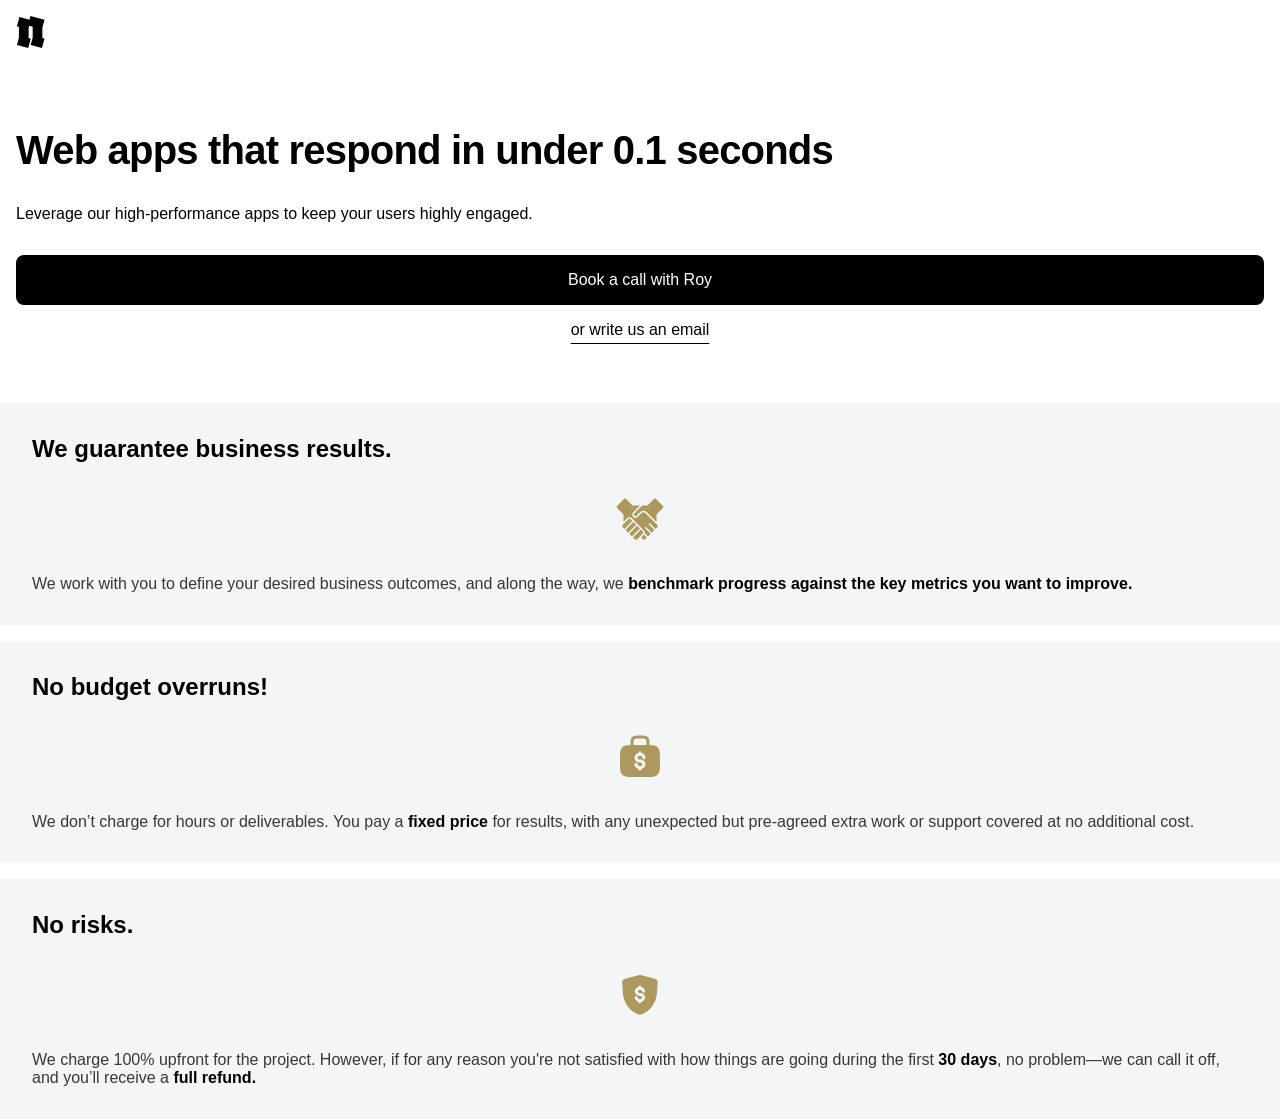
==== nopea.html @ 16e4d059 "first commit" ====
<!DOCTYPE html>
<html lang="en">

<head>
    <meta charset="UTF-8">
    <meta name="viewport" content="width=device-width, initial-scale=1.0">
    <title>Document</title>
    <style>
        *,
        *::before,
        *::after {
            box-sizing: border-box;
            margin: 0;
            padding: 0;
            margin-block-start: 0;
            margin-block-end: 0;
        }

        a {
            all: unset;
            cursor: pointer;
            white-space: nowrap;
        }

        ol,
        ul {
            list-style: none;
        }

        /* Generic widely applied styles */

        body {
            font-family: -apple-system, BlinkMacSystemFont, "Segoe UI", Roboto,
                "Helvetica Neue", Arial, "Noto Sans", sans-serif,
                "Apple Color Emoji", "Segoe UI Emoji", "Segoe UI Symbol", "Noto Color Emoji";

            font-size: 1rem;
        }

        h1,
        h2,
        h3,
        h4,
        h5 {
            font-size: 1rem;
            font-weight: normal;
            margin-block-end: 0em;
        }

        p,
        a {
            font-size: 1rem;
            margin-block-end: 0em;
        }

        button {
            font-size: 1rem;
            appearance: none;
            -webkit-appearance: none;
            border: none;
            background: none;
        }

        /* styles */

        .inline-padding {
            padding-inline: 1rem;
        }

        .nav {
            /* background-color: red; */
            width: 100%;
            height: 4rem;
            display: flex;
            padding-block: 1rem;
        }

        .nav__logo {
            /* background-color: purple; */
            /* color: red; */
            height: 100%;
        }

        .nav__logo svg {
            height: 100%;
        }

        .hero {
            display: flex;
            flex-direction: column;
        }

        .hero__heading {
            margin-top: 4rem;
            font-size: 2.5rem;
            font-weight: 550;
            letter-spacing: -0.05rem;
        }

        .hero_statement {
            font-size: 1rem;
            font-weight: normal;
            margin-top: 2rem;
        }

        .hero__action-calendar {
            margin-top: 2rem;
            color: white;
            background-color: black;
            padding: 1rem;
            border-radius: 0.5rem;
        }

        .hero__action-email {
            margin-top: 1rem;
            margin-inline: auto;
            text-decoration: underline;
            text-underline-offset: 0.5rem;
        }

        .value {
            display: flex;
            flex-direction: column;
            margin-top: 3rem;
        }

        .value__card {
            display: flex;
            flex-direction: column;
            margin-top: 1rem;
            background-color: #f4f5f6;
            padding: 2rem;
        }

        .card__title {
            font-size: 1.5rem;
            font-weight: 600;
        }

        .card__icon {
            display: flex;
            flex-direction: column;
            justify-content: center;
            height: 3rem;
            margin-block: 2rem;
            color: #ad985d;
        }

        .card__icon svg {
            height: 100%;
        }

        .card__text {
            color: #353739;
            font-weight: 500;
        }

        .card__text strong {
            color: black;
        }
    </style>
</head>

<body>
    <nav class="nav inline-padding">
        <div class="nav__logo">
            <svg viewBox="0 0 28 31" fill="none" xmlns="http://www.w3.org/2000/svg">
                <path
                    d="M11.842 31L0.93 28.024L2.852 20.832V10.54L0.93 10.044L3.348 0.991998L13.02 3.658L14.012 0L27.59 3.72L25.544 11.408V21.39L27.59 21.948L25.172 31L14.26 28.024L16.182 20.832V10.292L12.834 9.362L12.214 11.656V21.39L14.26 21.948L11.842 31Z"
                    fill="currentColor" />
            </svg>
        </div>
    </nav>
    <main class="hero inline-padding">
        <h1 class="hero__heading">
            Web apps that respond in under 0.1 seconds
        </h1>
        <h3 class="hero_statement">
            Leverage our high-performance apps to keep your users highly engaged.
        </h3>
        <button class="hero__action-calendar">
            Book a call with Roy
        </button>
        <button class="hero__action-email">
            or write us an email
        </button>
    </main>

    <section class="value ">
        <div class="value__card">
            <h2 class="card__title">We guarantee business results.</h2>
            <div class="card__icon">
                <svg viewBox="0 0 44 44" fill="none" xmlns="http://www.w3.org/2000/svg">
                    <path
                        d="M18.48 27.2992L11.2022 34.5771L8.73678 32.1117L16.0147 24.8338L18.48 27.2992ZM19.4522 28.2713L12.1743 35.5492L14.6397 38.0146L21.9175 30.7367L19.4522 28.2713ZM13.3485 22.1663C13.0887 21.9064 12.7435 21.7634 12.3764 21.7634C12.0093 21.7634 11.6642 21.9064 11.4043 22.1663L6.07066 27.4999C5.53303 28.0376 5.53303 28.9079 6.07066 29.4442L7.76466 31.1382L15.0425 23.8603L13.3485 22.1663ZM24.9879 34.3749C24.9879 34.0078 24.8449 33.6627 24.585 33.4028L22.891 31.7088L15.6132 38.9867L17.3058 40.6793C17.842 41.2169 18.7124 41.2169 19.25 40.6793L24.585 35.3471C24.8449 35.0872 24.9879 34.7421 24.9879 34.3749ZM43.0293 10.0278L36.7235 3.72207C36.1859 3.18444 35.3155 3.18444 34.7793 3.72207L28.8764 9.62494H25.6548C24.5603 9.62494 23.5112 10.0594 22.7384 10.8336L16.6692 16.9028C16.1329 17.4391 16.1329 18.3108 16.6692 18.8471L16.9057 19.0836C17.1655 19.3434 17.5107 19.4864 17.8778 19.4864C18.2449 19.4864 18.59 19.3434 18.8499 19.0836L22.2379 15.6956C23.8494 14.0841 26.4605 14.0841 28.072 15.6956L35.7514 23.3749L37.1264 24.7499V17.8749L43.0293 11.9721C43.5655 11.4358 43.5655 10.5641 43.0293 10.0278ZM27.0999 16.6677C26.026 15.5924 24.2839 15.5924 23.21 16.6663L19.822 20.0557C19.2844 20.5933 18.5818 20.8614 17.8778 20.8614C17.1738 20.8614 16.4698 20.5933 15.9335 20.0557L15.697 19.8192C14.6232 18.7453 14.6232 17.0046 15.697 15.9307L22.0014 9.62494H15.1264L9.22353 3.72207C8.68591 3.18444 7.81553 3.18444 7.27928 3.72207L0.973531 10.0278C0.435906 10.5654 0.435906 11.4358 0.973531 11.9721L6.87641 17.8749V24.7499L10.4322 21.1942C10.9684 20.6579 11.6724 20.3884 12.3764 20.3884C13.0804 20.3884 13.7844 20.6566 14.3207 21.1942L25.5572 32.4307C26.2405 33.1141 26.4853 34.0683 26.2983 34.9497L29.3632 38.0146L31.8285 35.5492L26.8139 30.5346C26.5458 30.2664 26.5458 29.8306 26.8139 29.5624C27.082 29.2943 27.5179 29.2943 27.786 29.5624L32.7993 34.5757L35.2647 32.1103L30.2514 27.0971C29.9833 26.8289 29.9833 26.3931 30.2514 26.1249C30.5195 25.8568 30.9554 25.8568 31.2235 26.1249L36.2368 31.1382L37.9253 29.4497C38.4615 28.9134 38.4629 28.0431 37.9253 27.5054L27.0999 16.6677ZM22.99 38.8863L24.7679 40.6642C25.3055 41.2018 26.1759 41.2018 26.7122 40.6642L28.3072 39.0678L25.5558 36.3192L22.99 38.8863Z"
                        fill="currentColor" />
                </svg>
            </div>
            <p class="card__text">
                We work with you to define your desired business outcomes, and along the way, we <strong>benchmark
                    progress against the key metrics you want to improve.</strong>
            </p>
        </div>
        <div class="value__card">
            <h2 class="card__title">No budget overruns!</h2>
            <div class="card__icon">
                <svg viewBox="0 0 40 40" fill="none" xmlns="http://www.w3.org/2000/svg">
                    <path fill-rule="evenodd" clip-rule="evenodd"
                        d="M20.0854 2.0835H19.912C18.4145 2.08345 17.1659 2.08341 16.1746 2.21668C15.1282 2.35736 14.1836 2.66681 13.4245 3.42593C12.6653 4.18505 12.3559 5.12971 12.2152 6.17603C12.1197 6.88665 12.0926 8.58595 12.085 10.0429C8.7146 10.153 6.69096 10.5465 5.28465 11.9528C3.33203 13.9054 3.33203 17.0482 3.33203 23.3335C3.33203 29.6188 3.33203 32.7617 5.28465 34.7142C7.23726 36.6668 10.38 36.6668 16.6653 36.6668H23.332C29.6174 36.6668 32.7602 36.6668 34.7127 34.7142C36.6654 32.7617 36.6654 29.6188 36.6654 23.3335C36.6654 17.0482 36.6654 13.9054 34.7127 11.9528C33.3064 10.5465 31.2829 10.153 27.9124 10.0429C27.9047 8.58595 27.8777 6.88665 27.7822 6.17603C27.6415 5.12971 27.332 4.18505 26.5729 3.42593C25.8139 2.66681 24.8692 2.35736 23.8229 2.21668C22.8315 2.08341 21.5829 2.08345 20.0854 2.0835ZM25.4119 10.0033C25.4044 8.59221 25.3804 7.07361 25.3045 6.50916C25.201 5.74005 25.0224 5.4109 24.8052 5.1937C24.588 4.9765 24.2589 4.7978 23.4897 4.6944C22.6847 4.58616 21.6054 4.5835 19.9987 4.5835C18.392 4.5835 17.3127 4.58616 16.5077 4.6944C15.7386 4.7978 15.4094 4.9765 15.1922 5.1937C14.975 5.4109 14.7963 5.74005 14.6929 6.50916C14.617 7.07361 14.593 8.59221 14.5855 10.0033C15.2379 10.0002 15.9301 10.0002 16.6654 10.0002H23.332C24.0674 10.0002 24.7595 10.0002 25.4119 10.0033ZM19.9987 15.4168C20.689 15.4168 21.2487 15.9765 21.2487 16.6668V16.6838C23.0634 17.141 24.582 18.5718 24.582 20.5557C24.582 21.246 24.0224 21.8057 23.332 21.8057C22.6417 21.8057 22.082 21.246 22.082 20.5557C22.082 19.9157 21.3724 19.028 19.9987 19.028C18.625 19.028 17.9154 19.9157 17.9154 20.5557C17.9154 21.1958 18.625 22.0835 19.9987 22.0835C22.3069 22.0835 24.582 23.6832 24.582 26.1113C24.582 28.0952 23.0634 29.526 21.2487 29.9832V30.0002C21.2487 30.6905 20.689 31.2502 19.9987 31.2502C19.3084 31.2502 18.7487 30.6905 18.7487 30.0002V29.9832C16.934 29.526 15.4154 28.0952 15.4154 26.1113C15.4154 25.421 15.975 24.8613 16.6654 24.8613C17.3557 24.8613 17.9154 25.421 17.9154 26.1113C17.9154 26.7513 18.625 27.639 19.9987 27.639C21.3724 27.639 22.082 26.7513 22.082 26.1113C22.082 25.4712 21.3724 24.5835 19.9987 24.5835C17.6905 24.5835 15.4154 22.984 15.4154 20.5557C15.4154 18.5718 16.934 17.141 18.7487 16.6838V16.6668C18.7487 15.9765 19.3084 15.4168 19.9987 15.4168Z"
                        fill="currentColor" />
                </svg>
            </div>
            <p class="card__text">
                We don’t charge for hours or deliverables. You pay a <strong>fixed price</strong> for results, with
                any unexpected but pre-agreed extra work or support covered at no additional cost.
            </p>
        </div>
        <div class="value__card">
            <h2 class="card__title">No risks.</h2>
            <div class="card__icon">
                <svg viewBox="0 0 46 46" fill="none" xmlns="http://www.w3.org/2000/svg">
                    <path
                        d="M23.0019 3.83322C23.1539 3.80562 23.31 3.80556 23.4619 3.83322L37.2236 7.34103C38.0723 7.58996 38.8091 8.12477 39.3086 8.85471C39.8081 9.58479 40.0394 10.4655 39.9638 11.3469L39.1591 21.9074C38.8368 26.0967 37.3731 30.1183 34.9267 33.5344C32.4804 36.9505 29.1445 39.6311 25.2822 41.2854L23.5957 42.0139C23.3831 42.1024 23.155 42.1477 22.9248 42.1477C22.6945 42.1477 22.4664 42.1024 22.2539 42.0139L20.5674 41.2854C16.705 39.6311 13.3692 36.9505 10.9228 33.5344C8.47653 30.1183 7.0128 26.0967 6.6904 21.9074L5.88571 11.3469C5.81813 10.4451 6.07194 9.54865 6.60153 8.81564C7.13115 8.08265 7.90286 7.56006 8.78024 7.34103L22.6181 3.83322C22.7452 3.81405 22.8749 3.81404 23.0019 3.83322ZM22.9267 14.0002C22.1848 14.0004 21.5831 14.602 21.583 15.344V15.3625C19.6324 15.8541 18 17.3921 18 19.5246C18 22.135 20.4456 23.8546 22.9267 23.8547C24.4034 23.8547 25.167 24.8091 25.167 25.4973C25.1668 26.1853 24.4032 27.1389 22.9267 27.1389C21.4504 27.1388 20.6877 26.1852 20.6875 25.4973C20.6875 24.7552 20.0858 24.1535 19.3437 24.1535C18.6016 24.1535 18 24.7552 18 25.4973C18.0001 27.6297 19.6324 29.1679 21.583 29.6594V29.6779C21.5832 30.4198 22.1849 31.0215 22.9267 31.0217C23.6687 31.0217 24.2702 30.4199 24.2705 29.6779V29.6594C26.2212 29.168 27.8543 27.6298 27.8545 25.4973C27.8545 22.887 25.408 21.1672 22.9267 21.1672C21.4502 21.1671 20.6875 20.2128 20.6875 19.5246C20.6875 18.8367 21.4503 17.8822 22.9267 17.882C24.4034 17.882 25.1669 18.8366 25.167 19.5246C25.167 20.2667 25.7686 20.8684 26.5107 20.8684C27.2527 20.8682 27.8545 20.2666 27.8545 19.5246C27.8544 17.392 26.2212 15.854 24.2705 15.3625V15.344C24.2704 14.6019 23.6688 14.0002 22.9267 14.0002Z"
                        fill="currentColor" />
                </svg>
            </div>
            <p class="card__text">
                We charge 100% upfront for the project. However, if for any reason you're not satisfied with how things
                are going during the first <strong>30 days</strong>, no problem—we can call it off, and you’ll
                receive a <strong>full refund.</strong>
            </p>
        </div>
    </section>
</body>

</html>
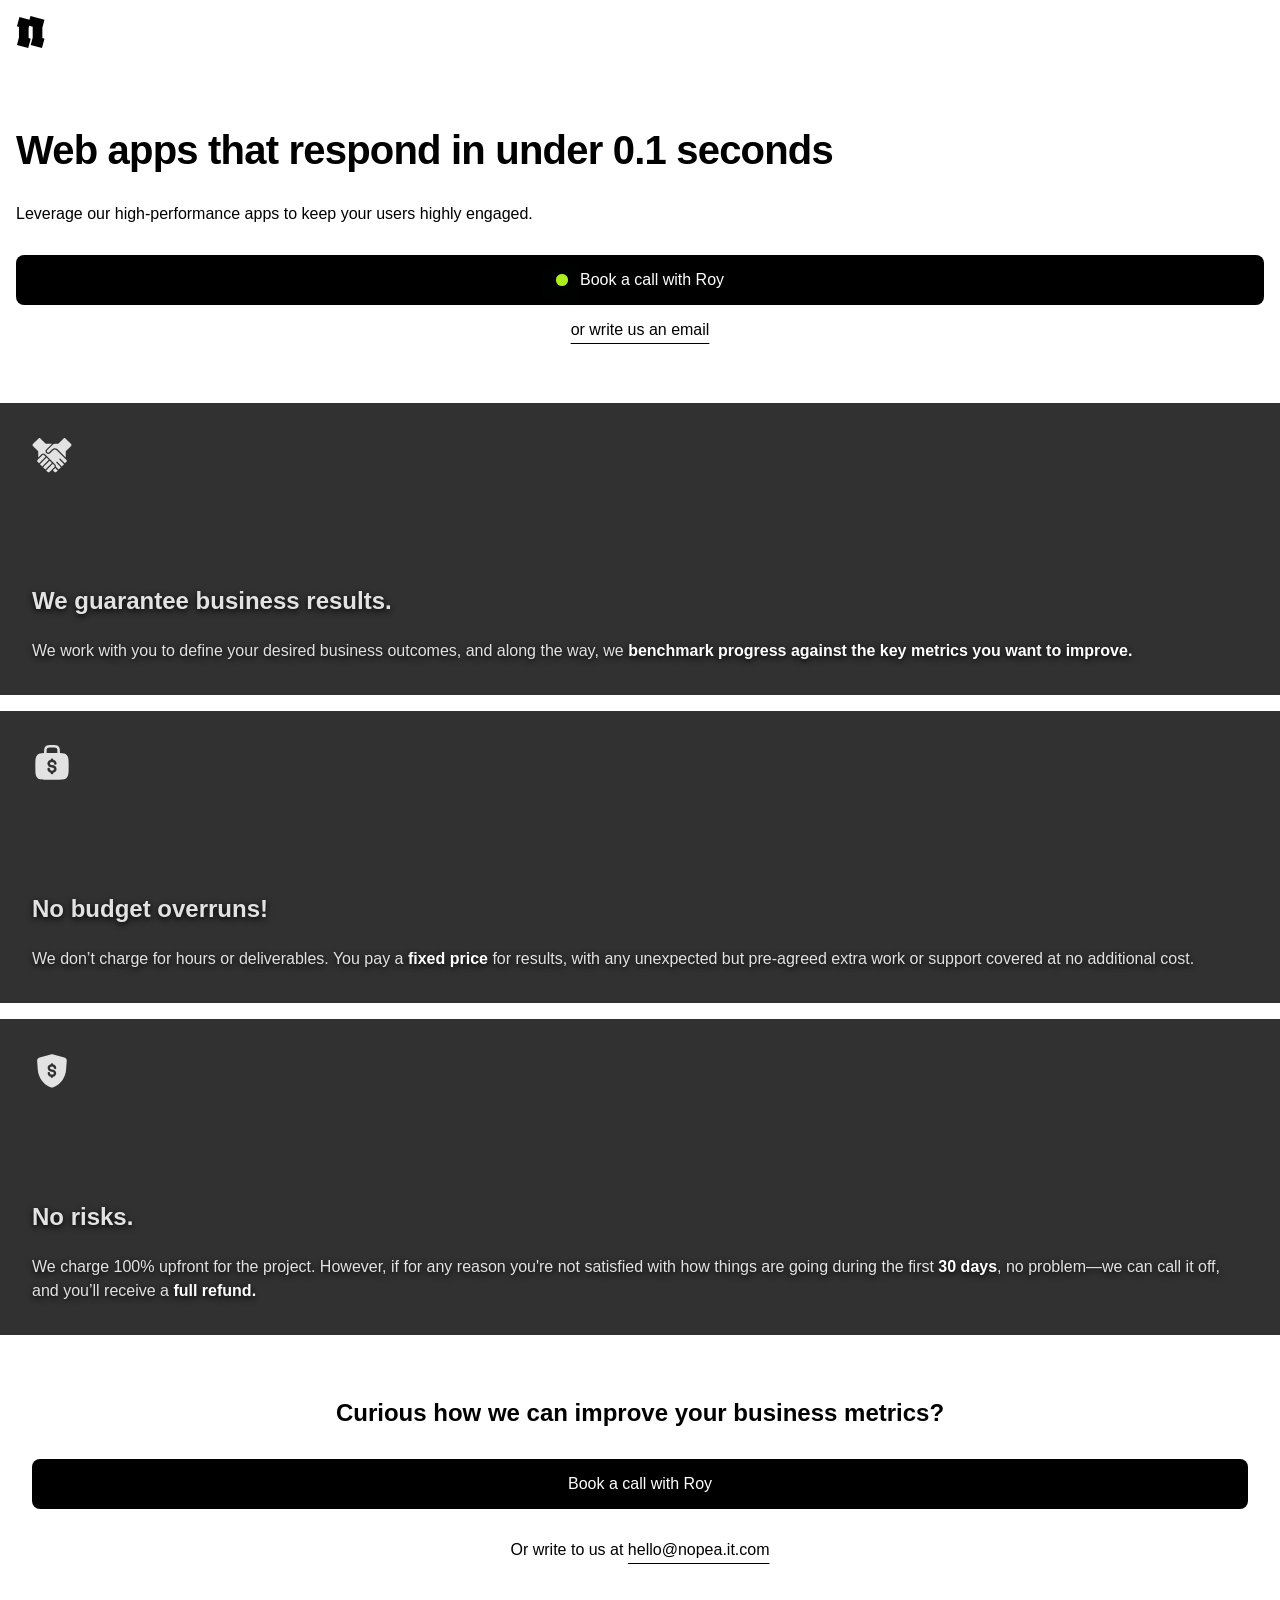
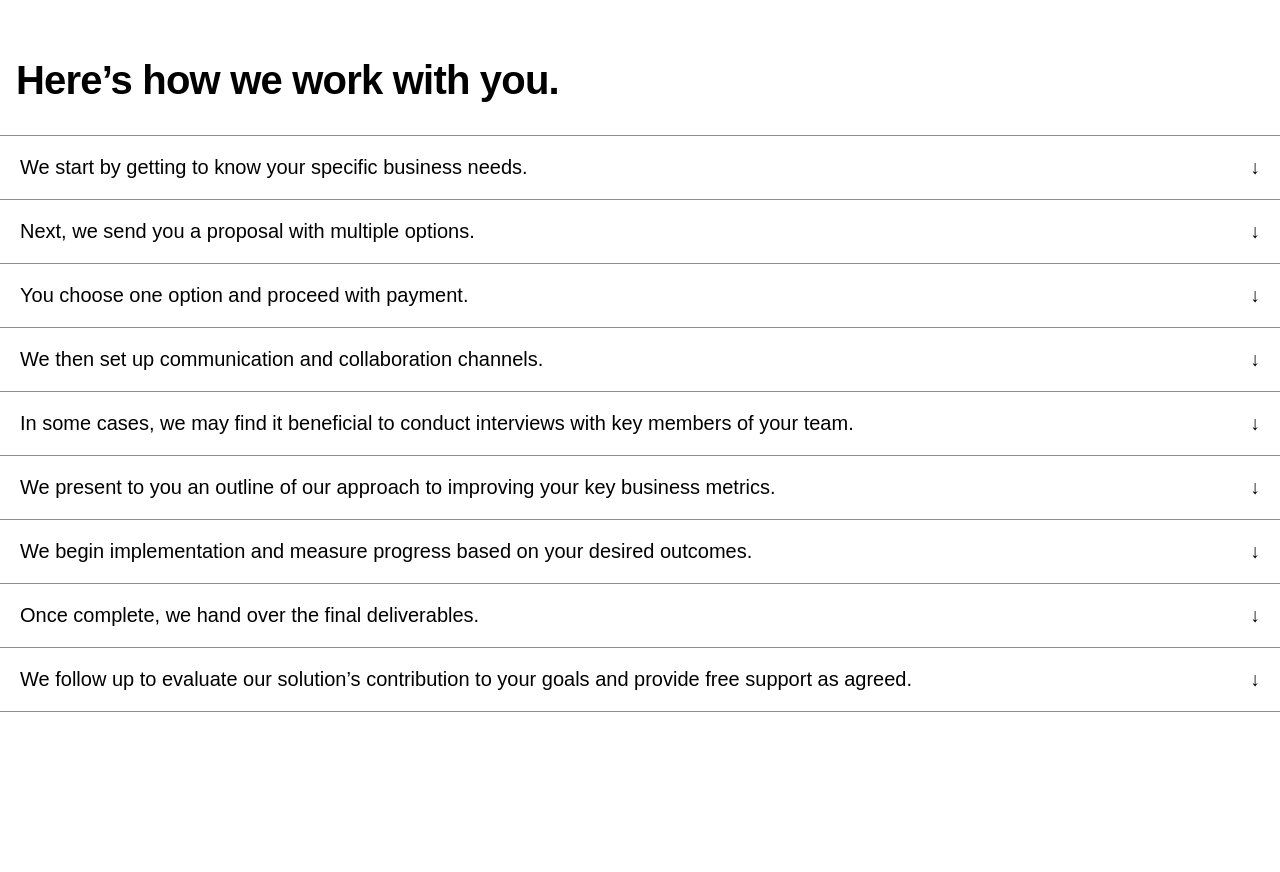
==== commit 9eafe24e: "more work" ====
--- a/nopea.html
+++ b/nopea.html
@@ -33,8 +33,8 @@
             font-family: -apple-system, BlinkMacSystemFont, "Segoe UI", Roboto,
                 "Helvetica Neue", Arial, "Noto Sans", sans-serif,
                 "Apple Color Emoji", "Segoe UI Emoji", "Segoe UI Symbol", "Noto Color Emoji";
-
             font-size: 1rem;
+            margin-bottom: 10rem;
         }
 
         h1,
@@ -59,12 +59,75 @@
             -webkit-appearance: none;
             border: none;
             background: none;
+            cursor: pointer;
+        }
+
+        p {
+            line-height: 1.5rem;
+        }
+
+        /* pulse */
+        .pulse {
+            margin-right: 0.75rem;
+            width: 12px;
+            height: 12px;
+            border-radius: 50%;
+            background: #aeee1e;
+            position: relative;
+            box-shadow: 0 0 0 0 rgba(0, 0, 0, 0.12);
+            filter: drop-shadow(0 4px 12px rgba(46, 204, 113, 0.10));
+        }
+
+        .pulse::after,
+        .pulse::before {
+            content: "";
+            position: absolute;
+            left: 50%;
+            top: 50%;
+            transform: translate(-50%, -50%) scale(1);
+            width: 100%;
+            height: 100%;
+            border-radius: 50%;
+            background: #aeee1e;
+            opacity: 0.45;
+            pointer-events: none;
+        }
+
+        .pulse::after {
+            animation: pulse 2.5s ease-out infinite;
+        }
+
+        .pulse::before {
+            animation: pulse 2.5s ease-out infinite;
+            animation-delay: calc(2.5s / 2);
+            opacity: 0.35;
+        }
+
+        @keyframes pulse {
+            0% {
+                transform: translate(-50%, -50%) scale(1);
+                opacity: 0.45;
+            }
+
+            70% {
+                transform: translate(-50%, -50%) scale(4);
+                opacity: 0;
+            }
+
+            100% {
+                transform: translate(-50%, -50%) scale(4);
+                opacity: 0;
+            }
         }
 
         /* styles */
 
-        .inline-padding {
+        .padding-inline {
             padding-inline: 1rem;
+        }
+
+        .margin-inline {
+            margin-inline: auto;
         }
 
         .nav {
@@ -88,10 +151,10 @@
         .hero {
             display: flex;
             flex-direction: column;
+            margin-top: 4rem;
         }
 
         .hero__heading {
-            margin-top: 4rem;
             font-size: 2.5rem;
             font-weight: 550;
             letter-spacing: -0.05rem;
@@ -103,15 +166,19 @@
             margin-top: 2rem;
         }
 
-        .hero__action-calendar {
+        .btn {
             margin-top: 2rem;
             color: white;
             background-color: black;
             padding: 1rem;
             border-radius: 0.5rem;
-        }
-
-        .hero__action-email {
+            display: flex;
+            flex-direction: row;
+            align-items: center;
+            justify-content: center;
+        }
+
+        .link__btn {
             margin-top: 1rem;
             margin-inline: auto;
             text-decoration: underline;
@@ -125,6 +192,7 @@
         }
 
         .value__card {
+            position: relative;
             display: flex;
             flex-direction: column;
             margin-top: 1rem;
@@ -132,6 +200,29 @@
             padding: 2rem;
         }
 
+        .card__overlay {
+            background-image: url('https://images.pexels.com/photos/789822/pexels-photo-789822.jpeg');
+            background-size: cover;
+            background-position: center;
+        }
+
+        .card__overlay::before {
+            content: "";
+            position: absolute;
+            top: 0;
+            left: 0;
+            right: 0;
+            bottom: 0;
+            background-color: rgba(0, 0, 0, 0.8);
+            pointer-events: none;
+            /* so it doesn't block clicks */
+        }
+
+        .card__title-container {
+            display: flex;
+            margin-top: 7rem;
+        }
+
         .card__title {
             font-size: 1.5rem;
             font-weight: 600;
@@ -139,11 +230,8 @@
 
         .card__icon {
             display: flex;
-            flex-direction: column;
-            justify-content: center;
-            height: 3rem;
-            margin-block: 2rem;
-            color: #ad985d;
+            height: 2.5rem;
+            margin-right: 0.5rem;
         }
 
         .card__icon svg {
@@ -151,18 +239,100 @@
         }
 
         .card__text {
+            margin-top: 1.5rem;
+        }
+
+        .card__text strong {
+            color: white;
+        }
+
+        .card__title,
+        .card__icon,
+        .card__text {
+            position: relative;
+            color: #e2e2e2;
+            z-index: 1;
+            text-shadow: 0 2px 6px rgba(0, 0, 0, 1);
+        }
+
+        .curious {
+            display: flex;
+            flex-direction: column;
+            margin-top: 2rem;
+            padding: 2rem;
+        }
+
+        .curious__title {
+            font-size: 1.5rem;
+            font-weight: 600;
+            text-align: center;
+        }
+
+        .curious__text {
+            margin-top: 1rem;
+            text-align: center;
+        }
+
+        .method {
+            margin-top: 4rem;
+        }
+
+        .method__title {
+            font-size: 2.5rem;
+            font-weight: 550;
+            letter-spacing: -0.05rem;
+        }
+
+        .step {
+            padding: 20px;
+            border-bottom: 1px solid #8f8f8f;
+        }
+
+        .step--first {
+            border-top: 1px solid #8f8f8f;
+            margin-top: 2rem;
+        }
+
+        .step__header {
+            display: flex;
+            justify-content: space-between;
+            align-items: center;
+            cursor: pointer;
+        }
+
+        .step__header h3 {
+            margin: 0;
+            font-size: 1.25rem;
+            max-width: 85%;
+        }
+
+        .arrow {
+            font-size: 1.2rem;
+            transition: transform 0.3s ease;
+        }
+
+        .arrow.rotate {
+            transform: rotate(180deg);
+        }
+
+        .step__text {
+            max-height: 0;
+            overflow: hidden;
+            transition: max-height 0.3s ease, opacity 0.3s ease, margin-top 0.3s ease;
+            opacity: 0;
             color: #353739;
-            font-weight: 500;
-        }
-
-        .card__text strong {
-            color: black;
+        }
+
+        .step__text.show {
+            max-height: 300px;
+            margin-top: 2rem;
+            opacity: 1;
         }
     </style>
 </head>
 
 <body>
-    <nav class="nav inline-padding">
+    <nav class="nav padding-inline">
         <div class="nav__logo">
             <svg viewBox="0 0 28 31" fill="none" xmlns="http://www.w3.org/2000/svg">
                 <path
@@ -171,24 +341,24 @@
             </svg>
         </div>
     </nav>
-    <main class="hero inline-padding">
+    <main class="hero padding-inline">
         <h1 class="hero__heading">
             Web apps that respond in under 0.1 seconds
         </h1>
         <h3 class="hero_statement">
             Leverage our high-performance apps to keep your users highly engaged.
         </h3>
-        <button class="hero__action-calendar">
+        <button class="btn">
+            <div class="pulse" role="img" aria-label="Active status"></div>
             Book a call with Roy
         </button>
-        <button class="hero__action-email">
+        <button class="link__btn">
             or write us an email
         </button>
     </main>
 
-    <section class="value ">
-        <div class="value__card">
-            <h2 class="card__title">We guarantee business results.</h2>
+    <section class="value">
+        <div class="value__card card__overlay">
             <div class="card__icon">
                 <svg viewBox="0 0 44 44" fill="none" xmlns="http://www.w3.org/2000/svg">
                     <path
@@ -196,13 +366,15 @@
                         fill="currentColor" />
                 </svg>
             </div>
+            <div class="card__title-container">
+                <h2 class="card__title">We guarantee business results.</h2>
+            </div>
             <p class="card__text">
                 We work with you to define your desired business outcomes, and along the way, we <strong>benchmark
                     progress against the key metrics you want to improve.</strong>
             </p>
         </div>
-        <div class="value__card">
-            <h2 class="card__title">No budget overruns!</h2>
+        <div class="value__card card__overlay">
             <div class="card__icon">
                 <svg viewBox="0 0 40 40" fill="none" xmlns="http://www.w3.org/2000/svg">
                     <path fill-rule="evenodd" clip-rule="evenodd"
@@ -210,13 +382,15 @@
                         fill="currentColor" />
                 </svg>
             </div>
+            <div class="card__title-container">
+                <h2 class="card__title">No budget overruns!</h2>
+            </div>
             <p class="card__text">
                 We don’t charge for hours or deliverables. You pay a <strong>fixed price</strong> for results, with
                 any unexpected but pre-agreed extra work or support covered at no additional cost.
             </p>
         </div>
-        <div class="value__card">
-            <h2 class="card__title">No risks.</h2>
+        <div class="value__card card__overlay">
             <div class="card__icon">
                 <svg viewBox="0 0 46 46" fill="none" xmlns="http://www.w3.org/2000/svg">
                     <path
@@ -224,6 +398,9 @@
                         fill="currentColor" />
                 </svg>
             </div>
+            <div class="card__title-container">
+                <h2 class="card__title">No risks.</h2>
+            </div>
             <p class="card__text">
                 We charge 100% upfront for the project. However, if for any reason you're not satisfied with how things
                 are going during the first <strong>30 days</strong>, no problem—we can call it off, and you’ll
@@ -231,6 +408,113 @@
             </p>
         </div>
     </section>
+
+    <section class="curious">
+        <h2 class="curious__title">
+            Curious how we can improve your business metrics?
+        </h2>
+        <button class="btn">
+            Book a call with Roy
+        </button>
+        <p class="curious__text">Or write to us at <button class="link__btn">hello@nopea.it.com</button> </p>
+    </section>
+
+    <section class="method">
+        <h2 class="method__title padding-inline">Here’s how we work with you.</h2>
+        <div class="step step--first">
+            <div class="step__header">
+                <h3>We start by getting to know your specific business needs.</h3>
+                <span class="arrow">↓</span>
+            </div>
+            <p class="step__text">
+                We’ll have an initial discussion to understand your goals, challenges, and desired outcomes.
+            </p>
+        </div>
+        <div class="step">
+            <div class="step__header">
+                <h3>Next, we send you a proposal with multiple options.</h3>
+                <span class="arrow">↓</span>
+            </div>
+            <p class="step__text">
+                We’ll have an initial discussion to understand your goals, challenges, and desired outcomes.
+            </p>
+        </div>
+        <div class="step">
+            <div class="step__header">
+                <h3>You choose one option and proceed with payment.</h3>
+                <span class="arrow">↓</span>
+            </div>
+            <p class="step__text">
+                We’ll have an initial discussion to understand your goals, challenges, and desired outcomes.
+            </p>
+        </div>
+        <div class="step">
+            <div class="step__header">
+                <h3>We then set up communication and collaboration channels.</h3>
+                <span class="arrow">↓</span>
+            </div>
+            <p class="step__text">
+                We’ll have an initial discussion to understand your goals, challenges, and desired outcomes.
+            </p>
+        </div>
+        <div class="step">
+            <div class="step__header">
+                <h3>In some cases, we may find it beneficial to conduct interviews with key members of your team.</h3>
+                <span class="arrow">↓</span>
+            </div>
+            <p class="step__text">
+                We’ll have an initial discussion to understand your goals, challenges, and desired outcomes.
+            </p>
+        </div>
+        <div class="step">
+            <div class="step__header">
+                <h3>We present to you an outline of our approach to improving your key business metrics.</h3>
+                <span class="arrow">↓</span>
+            </div>
+            <p class="step__text">
+                We’ll have an initial discussion to understand your goals, challenges, and desired outcomes.
+            </p>
+        </div>
+        <div class="step">
+            <div class="step__header">
+                <h3>We begin implementation and measure progress based on your desired outcomes.</h3>
+                <span class="arrow">↓</span>
+            </div>
+            <p class="step__text">
+                We’ll have an initial discussion to understand your goals, challenges, and desired outcomes.
+            </p>
+        </div>
+        <div class="step">
+            <div class="step__header">
+                <h3>Once complete, we hand over the final deliverables.</h3>
+                <span class="arrow">↓</span>
+            </div>
+            <p class="step__text">
+                We’ll have an initial discussion to understand your goals, challenges, and desired outcomes.
+            </p>
+        </div>
+        <div class="step">
+            <div class="step__header">
+                <h3>We follow up to evaluate our solution’s contribution to your goals and provide free support as
+                    agreed.</h3>
+                <span class="arrow">↓</span>
+            </div>
+            <p class="step__text">
+                We’ll have an initial discussion to understand your goals, challenges, and desired outcomes.
+            </p>
+        </div>
+    </section>
+
+    <script>
+        document.querySelectorAll('.step__header').forEach(header => {
+            header.addEventListener('click', () => {
+                const content = header.nextElementSibling;
+                const arrow = header.querySelector('.arrow');
+                content.classList.toggle('show');
+                arrow.classList.toggle('rotate');
+            });
+        });
+    </script>
 </body>
 
 </html>
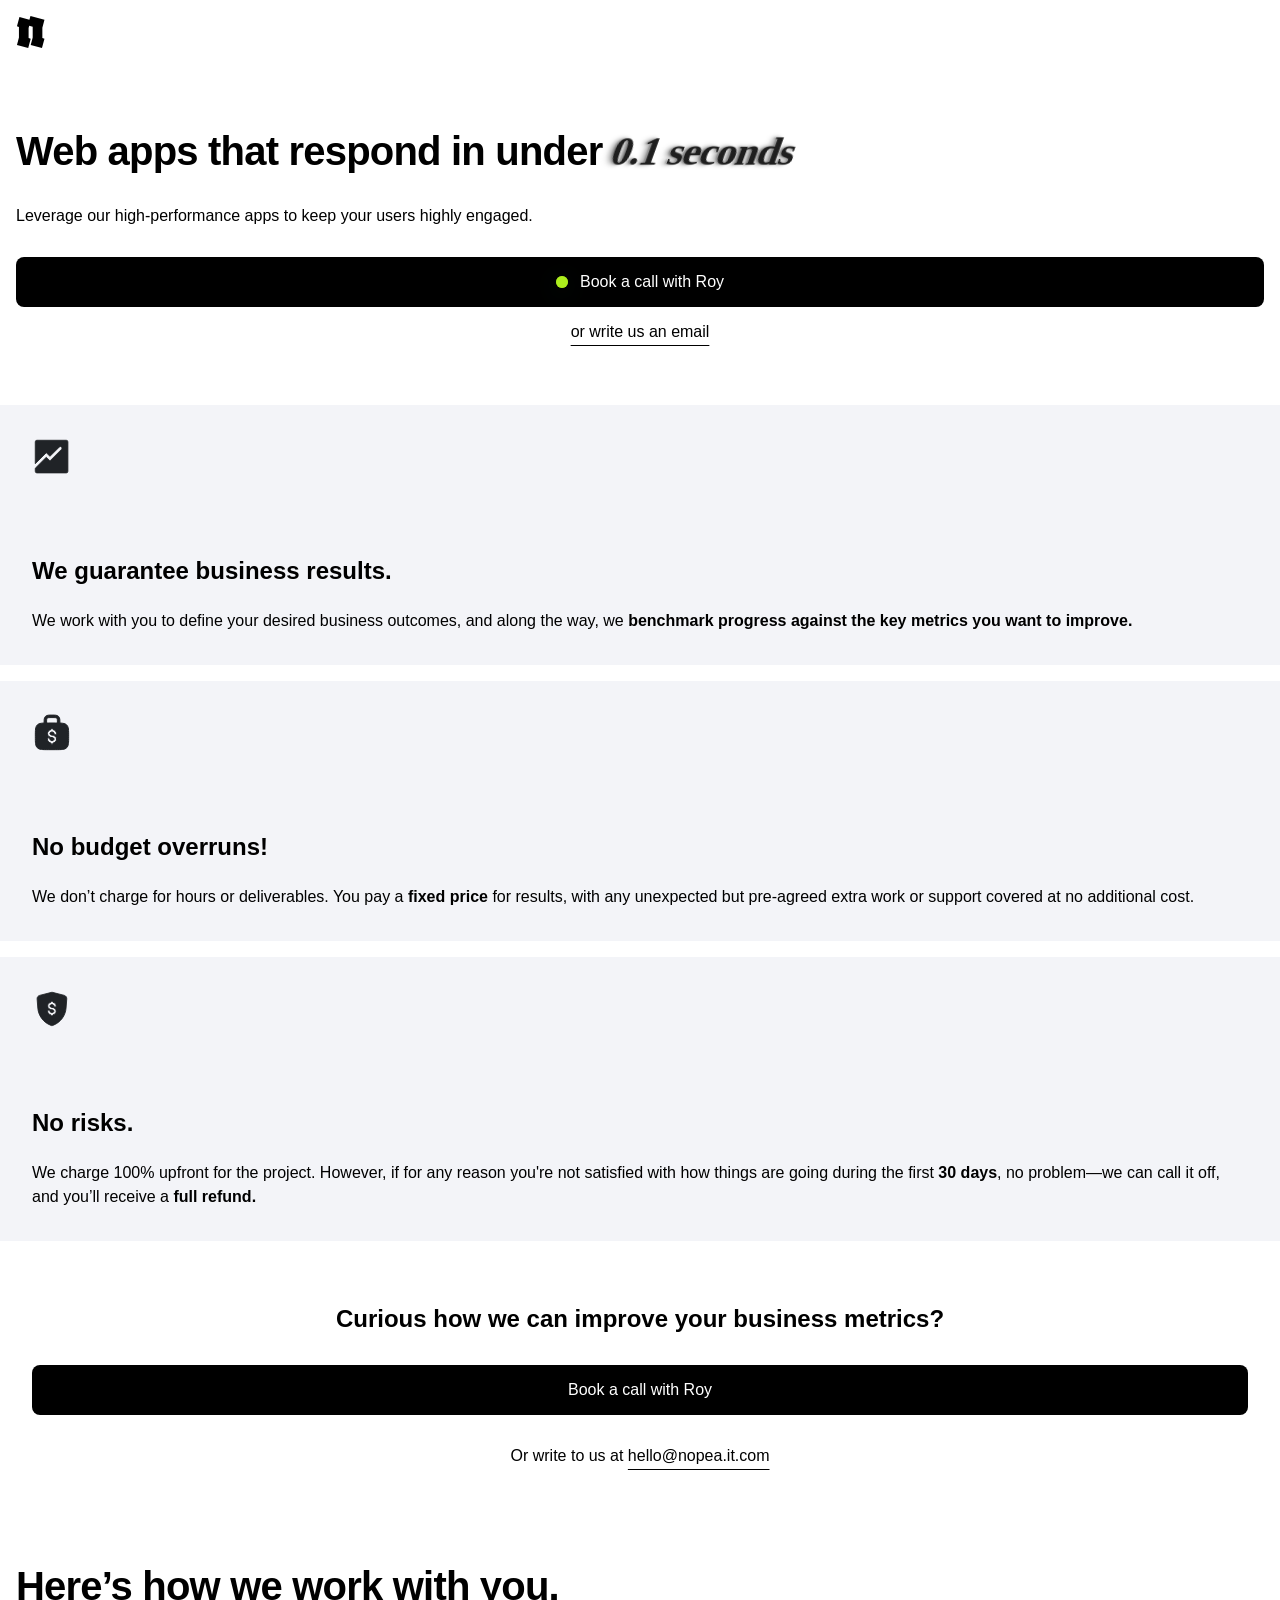
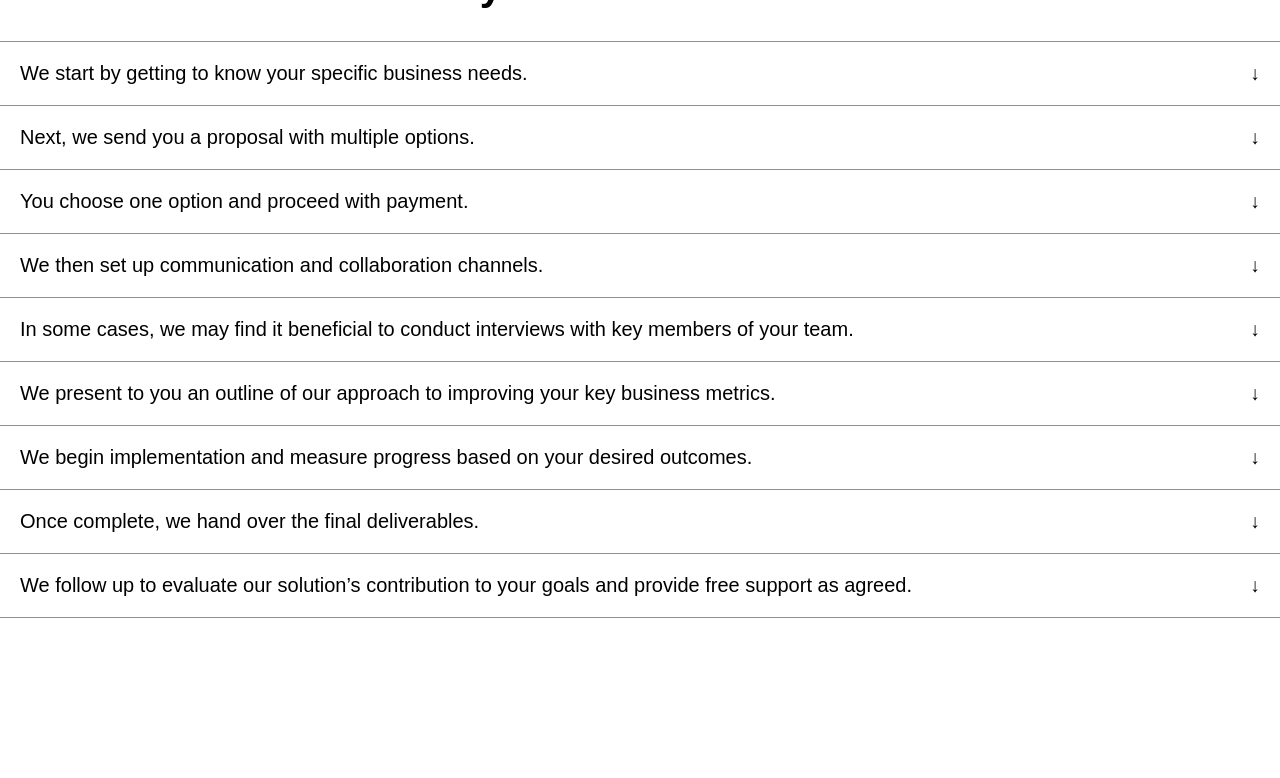
==== commit d514ad91: "more work" ====
--- a/nopea.html
+++ b/nopea.html
@@ -66,7 +66,6 @@
             line-height: 1.5rem;
         }
 
-        /* pulse */
         .pulse {
             margin-right: 0.75rem;
             width: 12px;
@@ -120,8 +119,6 @@
             }
         }
 
-        /* styles */
-
         .padding-inline {
             padding-inline: 1rem;
         }
@@ -130,37 +127,41 @@
             margin-inline: auto;
         }
 
+        /* styles */
+
         .nav {
-            /* background-color: red; */
             width: 100%;
             height: 4rem;
             display: flex;
             padding-block: 1rem;
         }
 
-        .nav__logo {
-            /* background-color: purple; */
-            /* color: red; */
-            height: 100%;
-        }
-
-        .nav__logo svg {
-            height: 100%;
-        }
-
         .hero {
             display: flex;
             flex-direction: column;
             margin-top: 4rem;
         }
 
-        .hero__heading {
+        .hero__title {
             font-size: 2.5rem;
             font-weight: 550;
             letter-spacing: -0.05rem;
         }
 
-        .hero_statement {
+        .fast {
+            display: inline-flex;
+            font-family: serif;
+            font-weight: bold;
+            color: rgb(30, 30, 30);
+            transform: skewX(-20deg);
+            filter: blur(0.4px);
+            text-shadow:
+                -2px 0 2px rgba(0, 0, 0, 0.3),
+                -4px 0 4px rgba(0, 0, 0, 0.25),
+                -6px 0 6px rgba(0, 0, 0, 0.15);
+        }
+
+        .hero__text {
             font-size: 1rem;
             font-weight: normal;
             margin-top: 2rem;
@@ -185,45 +186,23 @@
             text-underline-offset: 0.5rem;
         }
 
-        .value {
+        .guarantee {
             display: flex;
             flex-direction: column;
             margin-top: 3rem;
         }
 
-        .value__card {
+        .card {
             position: relative;
             display: flex;
             flex-direction: column;
             margin-top: 1rem;
-            background-color: #f4f5f6;
+            background-color: #f3f4f8;
             padding: 2rem;
         }
 
-        .card__overlay {
-            background-image: url('https://images.pexels.com/photos/789822/pexels-photo-789822.jpeg');
-            background-size: cover;
-            background-position: center;
-        }
-
-        .card__overlay::before {
-            content: "";
-            position: absolute;
-            top: 0;
-            left: 0;
-            right: 0;
-            bottom: 0;
-            background-color: rgba(0, 0, 0, 0.8);
-            pointer-events: none;
-            /* so it doesn't block clicks */
-        }
-
-        .card__title-container {
-            display: flex;
-            margin-top: 7rem;
-        }
-
         .card__title {
+            margin-top: 5rem;
             font-size: 1.5rem;
             font-weight: 600;
         }
@@ -236,23 +215,32 @@
 
         .card__icon svg {
             height: 100%;
+            color: #202327;
+        }
+
+        .card__icon path {
+            stroke: #202327;
+            stroke-width: 1;
+            fill: transparent;
+            stroke-dasharray: 500;
+            stroke-dashoffset: 500;
+            animation: draw 8s ease forwards, fillIn 3s ease forwards 1s;
+        }
+
+        @keyframes draw {
+            to {
+                stroke-dashoffset: 0;
+            }
+        }
+
+        @keyframes fillIn {
+            to {
+                fill: currentColor;
+            }
         }
 
         .card__text {
             margin-top: 1.5rem;
-        }
-
-        .card__text strong {
-            color: white;
-        }
-
-        .card__title,
-        .card__icon,
-        .card__text {
-            position: relative;
-            color: #e2e2e2;
-            z-index: 1;
-            text-shadow: 0 2px 6px rgba(0, 0, 0, 1);
         }
 
         .curious {
@@ -300,7 +288,7 @@
             cursor: pointer;
         }
 
-        .step__header h3 {
+        .step__title {
             margin: 0;
             font-size: 1.25rem;
             max-width: 85%;
@@ -333,19 +321,17 @@
 
 <body>
     <nav class="nav padding-inline">
-        <div class="nav__logo">
-            <svg viewBox="0 0 28 31" fill="none" xmlns="http://www.w3.org/2000/svg">
-                <path
-                    d="M11.842 31L0.93 28.024L2.852 20.832V10.54L0.93 10.044L3.348 0.991998L13.02 3.658L14.012 0L27.59 3.72L25.544 11.408V21.39L27.59 21.948L25.172 31L14.26 28.024L16.182 20.832V10.292L12.834 9.362L12.214 11.656V21.39L14.26 21.948L11.842 31Z"
-                    fill="currentColor" />
-            </svg>
-        </div>
+        <svg viewBox="0 0 28 31" fill="none" xmlns="http://www.w3.org/2000/svg">
+            <path
+                d="M11.842 31L0.93 28.024L2.852 20.832V10.54L0.93 10.044L3.348 0.991998L13.02 3.658L14.012 0L27.59 3.72L25.544 11.408V21.39L27.59 21.948L25.172 31L14.26 28.024L16.182 20.832V10.292L12.834 9.362L12.214 11.656V21.39L14.26 21.948L11.842 31Z"
+                fill="currentColor" />
+        </svg>
     </nav>
     <main class="hero padding-inline">
-        <h1 class="hero__heading">
-            Web apps that respond in under 0.1 seconds
+        <h1 class="hero__title">
+            Web apps that respond in under <span class="fast">0.1 seconds</span>
         </h1>
-        <h3 class="hero_statement">
+        <h3 class="hero__text">
             Leverage our high-performance apps to keep your users highly engaged.
         </h3>
         <button class="btn">
@@ -357,24 +343,22 @@
         </button>
     </main>
 
-    <section class="value">
-        <div class="value__card card__overlay">
+    <section class="guarantee">
+        <div class="card">
             <div class="card__icon">
-                <svg viewBox="0 0 44 44" fill="none" xmlns="http://www.w3.org/2000/svg">
+                <svg viewBox="0 0 49 49" xmlns="http://www.w3.org/2000/svg">
                     <path
-                        d="M18.48 27.2992L11.2022 34.5771L8.73678 32.1117L16.0147 24.8338L18.48 27.2992ZM19.4522 28.2713L12.1743 35.5492L14.6397 38.0146L21.9175 30.7367L19.4522 28.2713ZM13.3485 22.1663C13.0887 21.9064 12.7435 21.7634 12.3764 21.7634C12.0093 21.7634 11.6642 21.9064 11.4043 22.1663L6.07066 27.4999C5.53303 28.0376 5.53303 28.9079 6.07066 29.4442L7.76466 31.1382L15.0425 23.8603L13.3485 22.1663ZM24.9879 34.3749C24.9879 34.0078 24.8449 33.6627 24.585 33.4028L22.891 31.7088L15.6132 38.9867L17.3058 40.6793C17.842 41.2169 18.7124 41.2169 19.25 40.6793L24.585 35.3471C24.8449 35.0872 24.9879 34.7421 24.9879 34.3749ZM43.0293 10.0278L36.7235 3.72207C36.1859 3.18444 35.3155 3.18444 34.7793 3.72207L28.8764 9.62494H25.6548C24.5603 9.62494 23.5112 10.0594 22.7384 10.8336L16.6692 16.9028C16.1329 17.4391 16.1329 18.3108 16.6692 18.8471L16.9057 19.0836C17.1655 19.3434 17.5107 19.4864 17.8778 19.4864C18.2449 19.4864 18.59 19.3434 18.8499 19.0836L22.2379 15.6956C23.8494 14.0841 26.4605 14.0841 28.072 15.6956L35.7514 23.3749L37.1264 24.7499V17.8749L43.0293 11.9721C43.5655 11.4358 43.5655 10.5641 43.0293 10.0278ZM27.0999 16.6677C26.026 15.5924 24.2839 15.5924 23.21 16.6663L19.822 20.0557C19.2844 20.5933 18.5818 20.8614 17.8778 20.8614C17.1738 20.8614 16.4698 20.5933 15.9335 20.0557L15.697 19.8192C14.6232 18.7453 14.6232 17.0046 15.697 15.9307L22.0014 9.62494H15.1264L9.22353 3.72207C8.68591 3.18444 7.81553 3.18444 7.27928 3.72207L0.973531 10.0278C0.435906 10.5654 0.435906 11.4358 0.973531 11.9721L6.87641 17.8749V24.7499L10.4322 21.1942C10.9684 20.6579 11.6724 20.3884 12.3764 20.3884C13.0804 20.3884 13.7844 20.6566 14.3207 21.1942L25.5572 32.4307C26.2405 33.1141 26.4853 34.0683 26.2983 34.9497L29.3632 38.0146L31.8285 35.5492L26.8139 30.5346C26.5458 30.2664 26.5458 29.8306 26.8139 29.5624C27.082 29.2943 27.5179 29.2943 27.786 29.5624L32.7993 34.5757L35.2647 32.1103L30.2514 27.0971C29.9833 26.8289 29.9833 26.3931 30.2514 26.1249C30.5195 25.8568 30.9554 25.8568 31.2235 26.1249L36.2368 31.1382L37.9253 29.4497C38.4615 28.9134 38.4629 28.0431 37.9253 27.5054L27.0999 16.6677ZM22.99 38.8863L24.7679 40.6642C25.3055 41.2018 26.1759 41.2018 26.7122 40.6642L28.3072 39.0678L25.5558 36.3192L22.99 38.8863Z"
+                        d="M42,4H6A2,2,0,0,0,4,6V32.7L17.5,19.2,22,23.7,33.6,12.1a2.1,2.1,0,0,1,2.4,0,2,2,0,0,1,.4,2.8L22,29.3l-4.5-4.5L4,38.3V42a2,2,0,0,0,2,2H42a2,2,0,0,0,2-2V6A2,2,0,0,0,42,4Z"
                         fill="currentColor" />
                 </svg>
             </div>
-            <div class="card__title-container">
-                <h2 class="card__title">We guarantee business results.</h2>
-            </div>
+            <h2 class="card__title">We guarantee business results.</h2>
             <p class="card__text">
                 We work with you to define your desired business outcomes, and along the way, we <strong>benchmark
                     progress against the key metrics you want to improve.</strong>
             </p>
         </div>
-        <div class="value__card card__overlay">
+        <div class="card">
             <div class="card__icon">
                 <svg viewBox="0 0 40 40" fill="none" xmlns="http://www.w3.org/2000/svg">
                     <path fill-rule="evenodd" clip-rule="evenodd"
@@ -382,15 +366,13 @@
                         fill="currentColor" />
                 </svg>
             </div>
-            <div class="card__title-container">
-                <h2 class="card__title">No budget overruns!</h2>
-            </div>
+            <h2 class="card__title">No budget overruns!</h2>
             <p class="card__text">
                 We don’t charge for hours or deliverables. You pay a <strong>fixed price</strong> for results, with
                 any unexpected but pre-agreed extra work or support covered at no additional cost.
             </p>
         </div>
-        <div class="value__card card__overlay">
+        <div class="card">
             <div class="card__icon">
                 <svg viewBox="0 0 46 46" fill="none" xmlns="http://www.w3.org/2000/svg">
                     <path
@@ -398,9 +380,7 @@
                         fill="currentColor" />
                 </svg>
             </div>
-            <div class="card__title-container">
-                <h2 class="card__title">No risks.</h2>
-            </div>
+            <h2 class="card__title">No risks.</h2>
             <p class="card__text">
                 We charge 100% upfront for the project. However, if for any reason you're not satisfied with how things
                 are going during the first <strong>30 days</strong>, no problem—we can call it off, and you’ll
@@ -423,79 +403,83 @@
         <h2 class="method__title padding-inline">Here’s how we work with you.</h2>
         <div class="step step--first">
             <div class="step__header">
-                <h3>We start by getting to know your specific business needs.</h3>
-                <span class="arrow">↓</span>
-            </div>
-            <p class="step__text">
-                We’ll have an initial discussion to understand your goals, challenges, and desired outcomes.
-            </p>
-        </div>
-        <div class="step">
-            <div class="step__header">
-                <h3>Next, we send you a proposal with multiple options.</h3>
-                <span class="arrow">↓</span>
-            </div>
-            <p class="step__text">
-                We’ll have an initial discussion to understand your goals, challenges, and desired outcomes.
-            </p>
-        </div>
-        <div class="step">
-            <div class="step__header">
-                <h3>You choose one option and proceed with payment.</h3>
-                <span class="arrow">↓</span>
-            </div>
-            <p class="step__text">
-                We’ll have an initial discussion to understand your goals, challenges, and desired outcomes.
-            </p>
-        </div>
-        <div class="step">
-            <div class="step__header">
-                <h3>We then set up communication and collaboration channels.</h3>
-                <span class="arrow">↓</span>
-            </div>
-            <p class="step__text">
-                We’ll have an initial discussion to understand your goals, challenges, and desired outcomes.
-            </p>
-        </div>
-        <div class="step">
-            <div class="step__header">
-                <h3>In some cases, we may find it beneficial to conduct interviews with key members of your team.</h3>
-                <span class="arrow">↓</span>
-            </div>
-            <p class="step__text">
-                We’ll have an initial discussion to understand your goals, challenges, and desired outcomes.
-            </p>
-        </div>
-        <div class="step">
-            <div class="step__header">
-                <h3>We present to you an outline of our approach to improving your key business metrics.</h3>
-                <span class="arrow">↓</span>
-            </div>
-            <p class="step__text">
-                We’ll have an initial discussion to understand your goals, challenges, and desired outcomes.
-            </p>
-        </div>
-        <div class="step">
-            <div class="step__header">
-                <h3>We begin implementation and measure progress based on your desired outcomes.</h3>
-                <span class="arrow">↓</span>
-            </div>
-            <p class="step__text">
-                We’ll have an initial discussion to understand your goals, challenges, and desired outcomes.
-            </p>
-        </div>
-        <div class="step">
-            <div class="step__header">
-                <h3>Once complete, we hand over the final deliverables.</h3>
-                <span class="arrow">↓</span>
-            </div>
-            <p class="step__text">
-                We’ll have an initial discussion to understand your goals, challenges, and desired outcomes.
-            </p>
-        </div>
-        <div class="step">
-            <div class="step__header">
-                <h3>We follow up to evaluate our solution’s contribution to your goals and provide free support as
+                <h3 class="step__title">We start by getting to know your specific business needs.</h3>
+                <span class="arrow">↓</span>
+            </div>
+            <p class="step__text">
+                We’ll have an initial discussion to understand your goals, challenges, and desired outcomes.
+            </p>
+        </div>
+        <div class="step">
+            <div class="step__header">
+                <h3 class="step__title">Next, we send you a proposal with multiple options.</h3>
+                <span class="arrow">↓</span>
+            </div>
+            <p class="step__text">
+                We’ll have an initial discussion to understand your goals, challenges, and desired outcomes.
+            </p>
+        </div>
+        <div class="step">
+            <div class="step__header">
+                <h3 class="step__title">You choose one option and proceed with payment.</h3>
+                <span class="arrow">↓</span>
+            </div>
+            <p class="step__text">
+                We’ll have an initial discussion to understand your goals, challenges, and desired outcomes.
+            </p>
+        </div>
+        <div class="step">
+            <div class="step__header">
+                <h3 class="step__title">We then set up communication and collaboration channels.</h3>
+                <span class="arrow">↓</span>
+            </div>
+            <p class="step__text">
+                We’ll have an initial discussion to understand your goals, challenges, and desired outcomes.
+            </p>
+        </div>
+        <div class="step">
+            <div class="step__header">
+                <h3 class="step__title">In some cases, we may find it beneficial to conduct interviews with key members
+                    of your team.</h3>
+                <span class="arrow">↓</span>
+            </div>
+            <p class="step__text">
+                We’ll have an initial discussion to understand your goals, challenges, and desired outcomes.
+            </p>
+        </div>
+        <div class="step">
+            <div class="step__header">
+                <h3 class="step__title">We present to you an outline of our approach to improving your key business
+                    metrics.</h3>
+                <span class="arrow">↓</span>
+            </div>
+            <p class="step__text">
+                We’ll have an initial discussion to understand your goals, challenges, and desired outcomes.
+            </p>
+        </div>
+        <div class="step">
+            <div class="step__header">
+                <h3 class="step__title">We begin implementation and measure progress based on your desired outcomes.
+                </h3>
+                <span class="arrow">↓</span>
+            </div>
+            <p class="step__text">
+                We’ll have an initial discussion to understand your goals, challenges, and desired outcomes.
+            </p>
+        </div>
+        <div class="step">
+            <div class="step__header">
+                <h3 class="step__title">Once complete, we hand over the final deliverables.</h3>
+                <span class="arrow">↓</span>
+            </div>
+            <p class="step__text">
+                We’ll have an initial discussion to understand your goals, challenges, and desired outcomes.
+            </p>
+        </div>
+        <div class="step">
+            <div class="step__header">
+                <h3 class="step__title">We follow up to evaluate our solution’s contribution to your goals and provide
+                    free support as
                     agreed.</h3>
                 <span class="arrow">↓</span>
             </div>
@@ -504,7 +488,6 @@
             </p>
         </div>
     </section>
-
     <script>
         document.querySelectorAll('.step__header').forEach(header => {
             header.addEventListener('click', () => {
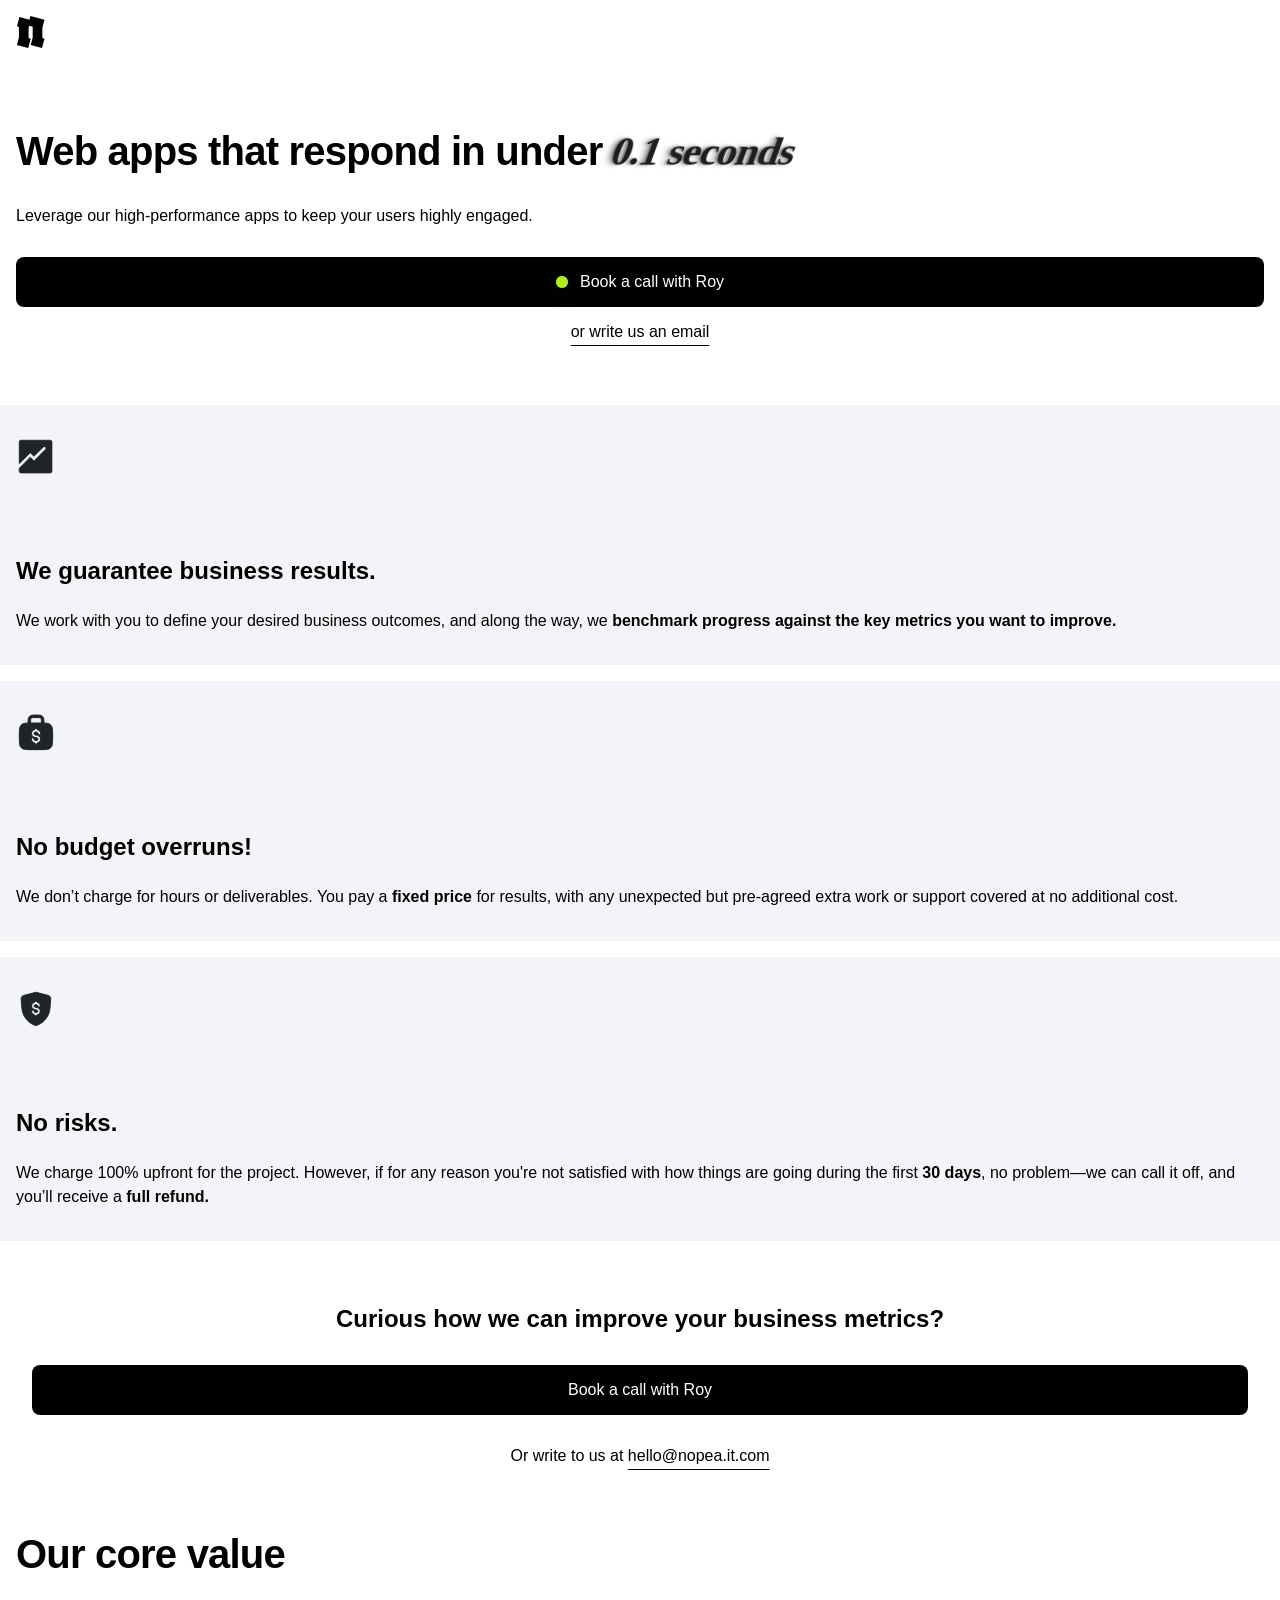
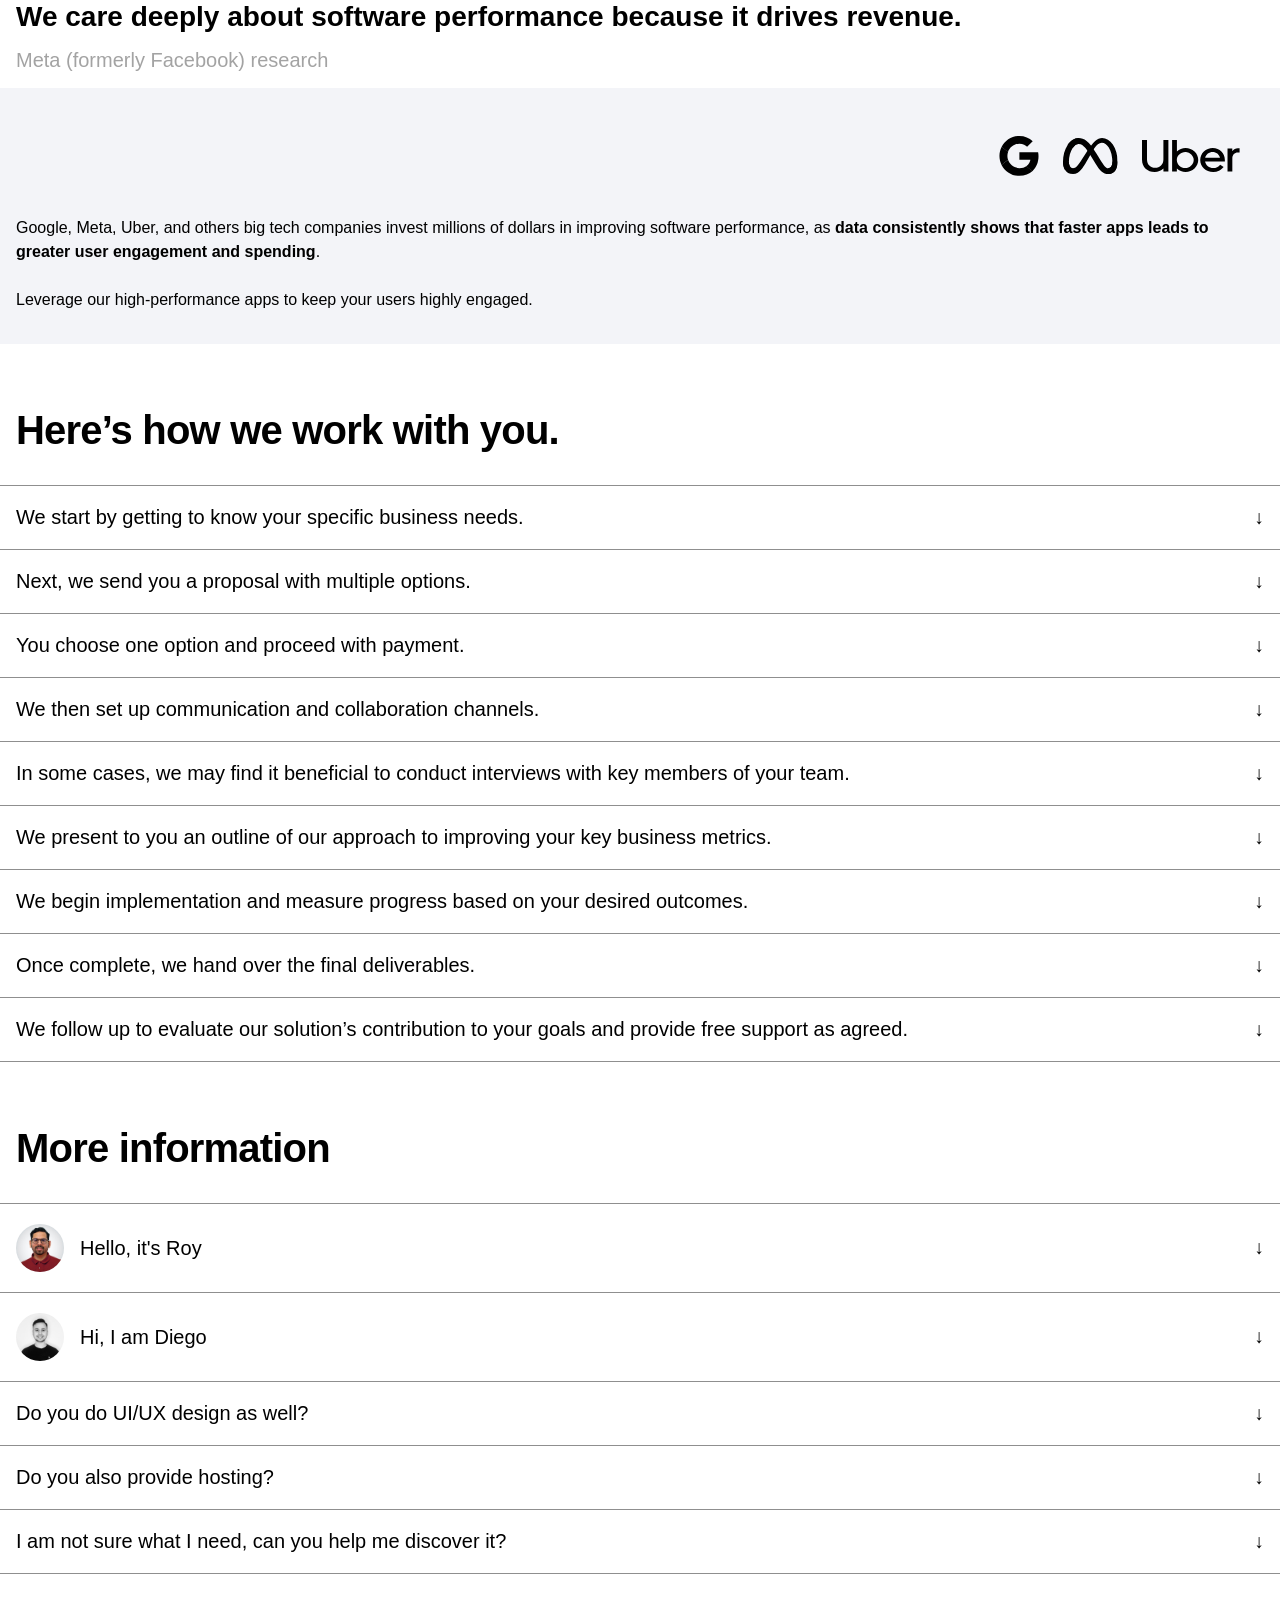
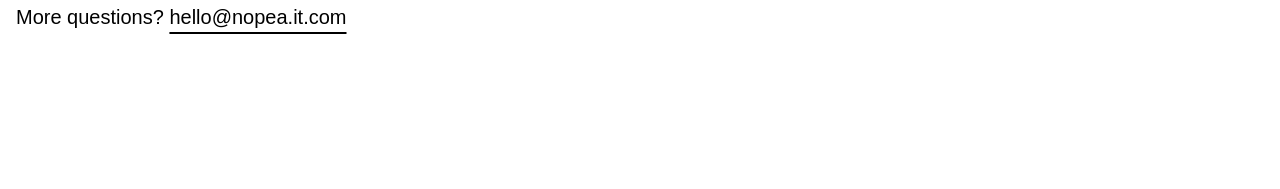
==== commit 7787f32d: "more stuff" ====
--- a/nopea.html
+++ b/nopea.html
@@ -105,7 +105,7 @@
         @keyframes pulse {
             0% {
                 transform: translate(-50%, -50%) scale(1);
-                opacity: 0.45;
+                opacity: 0.5;
             }
 
             70% {
@@ -186,6 +186,10 @@
             text-underline-offset: 0.5rem;
         }
 
+        .link__btn--large {
+            font-size: 1.25rem;
+        }
+
         .guarantee {
             display: flex;
             flex-direction: column;
@@ -198,7 +202,7 @@
             flex-direction: column;
             margin-top: 1rem;
             background-color: #f3f4f8;
-            padding: 2rem;
+            padding-block: 2rem;
         }
 
         .card__title {
@@ -261,18 +265,73 @@
             text-align: center;
         }
 
-        .method {
-            margin-top: 4rem;
-        }
-
-        .method__title {
+        .core-value {
+            display: flex;
+            flex-direction: column;
+            margin-top: 2rem;
+        }
+
+        .core-value__title {
             font-size: 2.5rem;
             font-weight: 550;
             letter-spacing: -0.05rem;
         }
 
+        .core-value__header {
+            margin-top: 1.5rem;
+            font-size: 1.75rem;
+            font-weight: 600;
+        }
+
+        .core-value__sub-header {
+            color: #a3a3a3;
+            margin-top: 1rem;
+            font-size: 1.25rem;
+        }
+
+        .big-tech-icons-container {
+            display: flex;
+            flex-direction: row;
+            align-items: center;
+            gap: 1rem;
+            justify-content: flex-end;
+            margin-left: auto;
+            padding: 1rem;
+            /* border: 1px solid rgb(204, 204, 204);
+            border-radius: 1.5rem;
+            background-color: #00000006; */
+        }
+
+        .icon-google {
+            display: flex;
+            height: 2.5rem;
+            margin-right: 0.5rem;
+        }
+
+        .icon-meta {
+            display: flex;
+            height: 2.25rem;
+            margin-right: 0.5rem;
+        }
+
+        .icon-uber {
+            display: flex;
+            height: 2rem;
+            margin-right: 0.5rem;
+        }
+
+        .method {
+            margin-top: 4rem;
+        }
+
+        .steps__title {
+            font-size: 2.5rem;
+            font-weight: 550;
+            letter-spacing: -0.05rem;
+        }
+
         .step {
-            padding: 20px;
+            padding-block: 20px;
             border-bottom: 1px solid #8f8f8f;
         }
 
@@ -286,6 +345,12 @@
             justify-content: space-between;
             align-items: center;
             cursor: pointer;
+        }
+
+        .step__header-content {
+            display: flex;
+            align-items: center;
+            gap: 1rem;
         }
 
         .step__title {
@@ -315,6 +380,22 @@
             max-height: 300px;
             margin-top: 2rem;
             opacity: 1;
+        }
+
+        .more-info {
+            margin-top: 4rem;
+        }
+
+        .avatar {
+            width: 3rem;
+            height: 3rem;
+            object-fit: cover;
+            border-radius: 50%;
+        }
+
+        .more-questions__text {
+            font-size: 1.25rem;
+            margin-top: 1rem;
         }
     </style>
 </head>
@@ -344,7 +425,7 @@
     </main>
 
     <section class="guarantee">
-        <div class="card">
+        <div class="card padding-inline">
             <div class="card__icon">
                 <svg viewBox="0 0 49 49" xmlns="http://www.w3.org/2000/svg">
                     <path
@@ -358,7 +439,7 @@
                     progress against the key metrics you want to improve.</strong>
             </p>
         </div>
-        <div class="card">
+        <div class="card padding-inline">
             <div class="card__icon">
                 <svg viewBox="0 0 40 40" fill="none" xmlns="http://www.w3.org/2000/svg">
                     <path fill-rule="evenodd" clip-rule="evenodd"
@@ -372,7 +453,7 @@
                 any unexpected but pre-agreed extra work or support covered at no additional cost.
             </p>
         </div>
-        <div class="card">
+        <div class="card padding-inline">
             <div class="card__icon">
                 <svg viewBox="0 0 46 46" fill="none" xmlns="http://www.w3.org/2000/svg">
                     <path
@@ -399,9 +480,92 @@
         <p class="curious__text">Or write to us at <button class="link__btn">hello@nopea.it.com</button> </p>
     </section>
 
+    <section class="core-value">
+        <h2 class="core-value__title padding-inline">Our core value</h2>
+        <h3 class="core-value__header padding-inline">We care deeply about software performance because it drives
+            revenue.</h3>
+        <h4 class="core-value__sub-header padding-inline">Meta (formerly Facebook) research</h4>
+        <div class="card padding-inline">
+            <div class="big-tech-icons-container">
+                <div class="icon-google">
+                    <svg viewBox="0 0 35 35" fill="none" xmlns="http://www.w3.org/2000/svg">
+                        <g clip-path="url(#clip0_557_797)">
+                            <path
+                                d="M34.5821 17.8277C34.5821 16.3937 34.4658 15.3473 34.214 14.2622H17.8398V20.7343H27.4511C27.2574 22.3427 26.211 24.7649 23.8856 26.3925L23.853 26.6092L29.0302 30.6199L29.3889 30.6557C32.683 27.6134 34.5821 23.1371 34.5821 17.8277Z"
+                                fill="currentColor" />
+                            <path
+                                d="M17.8414 34.8798C22.5501 34.8798 26.5031 33.3295 29.3905 30.6555L23.8872 26.3923C22.4145 27.4193 20.4379 28.1363 17.8414 28.1363C13.2295 28.1363 9.31529 25.0941 7.91996 20.8892L7.71544 20.9065L2.33212 25.0727L2.26172 25.2684C5.12958 30.9654 11.0204 34.8798 17.8414 34.8798Z"
+                                fill="currentColor" />
+                            <path
+                                d="M7.9208 20.8891C7.55263 19.8039 7.33956 18.6412 7.33956 17.4398C7.33956 16.2384 7.55263 15.0757 7.90143 13.9906L7.89168 13.7595L2.44089 9.52637L2.26255 9.6112C1.08057 11.9753 0.402344 14.6301 0.402344 17.4398C0.402344 20.2496 1.08057 22.9042 2.26255 25.2684L7.9208 20.8891Z"
+                                fill="currentColor" />
+                            <path
+                                d="M17.8414 6.74338C21.1162 6.74338 23.3252 8.15794 24.5848 9.34006L29.5067 4.53437C26.4839 1.72462 22.5501 0 17.8414 0C11.0204 0 5.12958 3.91426 2.26172 9.61124L7.90059 13.9907C9.31529 9.78571 13.2295 6.74338 17.8414 6.74338Z"
+                                fill="currentColor" />
+                        </g>
+                        <defs>
+                            <clipPath id="clip0_557_797">
+                                <rect width="35" height="35" fill="white" />
+                            </clipPath>
+                        </defs>
+                    </svg>
+                </div>
+                <div class="icon-meta">
+                    <svg viewBox="0 0 48 31" fill="none" xmlns="http://www.w3.org/2000/svg">
+                        <g clip-path="url(#clip0_557_802)">
+                            <path
+                                d="M5.07658 20.4503C5.07658 22.2356 5.47048 23.6006 5.98532 24.4283C6.25969 24.8996 6.65477 25.2903 7.13045 25.5609C7.60613 25.8314 8.14544 25.9721 8.69359 25.9686C10.0175 25.9686 11.2286 25.644 13.5626 22.4369C15.4324 19.8676 17.6356 16.2693 19.1197 13.9971L21.6302 10.1667C23.3741 7.50654 25.3894 4.54937 27.7071 2.53843C29.5948 0.908901 31.633 0 33.6842 0C37.128 0 40.4083 1.98173 42.9188 5.69848C45.6663 9.76906 47.0049 14.8962 47.0049 20.1873C47.0049 23.3328 46.3805 25.644 45.3182 27.4699C44.2934 29.2358 42.2863 31 38.921 31V25.9686C41.8025 25.9686 42.5167 23.3393 42.5167 20.3302C42.5167 16.0421 41.5099 11.2834 39.292 7.88309C37.718 5.47126 35.6782 3.99754 33.4341 3.99754C31.007 3.99754 29.0538 5.81534 26.8588 9.05654C25.6918 10.7786 24.4937 12.8772 23.1486 15.2452L21.6678 17.842C18.6931 23.0796 17.9396 24.2725 16.4523 26.2413C13.8503 29.7016 11.6241 31 8.69359 31C5.21714 31 3.01881 29.5052 1.6655 27.2524C0.545903 25.4168 0 23.0082 0 20.2636L5.07658 20.4503Z"
+                                fill="currentColor" />
+                            <path
+                                d="M4.00391 6.05393C6.33135 2.49136 9.69013 0 13.5425 0C15.7735 0 17.9915 0.649215 20.3075 2.53356C22.8408 4.5867 25.5377 7.96749 28.9095 13.5394L30.1174 15.539C33.0332 20.3626 34.6938 22.8426 35.663 24.0145C36.9118 25.5174 37.7878 25.9621 38.9221 25.9621C41.8036 25.9621 42.5179 23.3328 42.5179 20.3237L46.9963 20.1841C46.9963 23.3295 46.3719 25.6407 45.3095 27.4667C44.2945 29.2358 42.2874 31 38.9221 31C36.83 31 34.9766 30.5488 32.927 28.6287C31.3514 27.155 29.5094 24.5371 28.0923 22.1837L23.8771 15.1916C21.7621 11.6826 19.822 9.06628 18.6992 7.88796C17.4897 6.60738 15.9386 5.06874 13.4608 5.06874C11.4553 5.06874 9.75224 6.46618 8.327 8.60372L4.00391 6.05393Z"
+                                fill="currentColor" />
+                            <path
+                                d="M13.4596 5.06874C11.4542 5.06874 9.75108 6.46618 8.32585 8.60372C6.31058 11.6242 5.07658 16.1232 5.07658 20.4503C5.07658 22.2356 5.47048 23.6006 5.98532 24.4283L1.65732 27.2524C0.545904 25.4168 0 23.0082 0 20.2636C0 15.2728 1.37947 10.0709 4.00275 6.05393C6.33019 2.49136 9.68897 0 13.5413 0L13.4596 5.06874Z"
+                                fill="currentColor" />
+                        </g>
+                        <defs>
+                            <clipPath id="clip0_557_802">
+                                <rect width="47" height="31" fill="white" />
+                            </clipPath>
+                        </defs>
+                    </svg>
+                </div>
+                <div class="icon-uber">
+                    <svg viewBox="0 0 55 18" fill="none" xmlns="http://www.w3.org/2000/svg">
+                        <g clip-path="url(#clip0_557_806)">
+                            <path
+                                d="M7.42566 15.6242C10.0254 15.6242 12.036 13.7278 12.036 10.9227V0H14.8508V17.6918H12.0583V16.0483C11.4186 16.6737 10.6503 17.1693 9.80039 17.5049C8.95052 17.8405 8.03699 18.0089 7.1157 18C3.09458 18 0.0117188 15.245 0.0117188 11.0729V0.0105378H2.81534V10.9227C2.81534 13.7779 4.79797 15.6242 7.42566 15.6242Z"
+                                fill="currentColor" />
+                            <path
+                                d="M16.9375 0H19.6434V6.44776C20.2747 5.83697 21.0295 5.35185 21.8631 5.02113C22.6968 4.69042 23.5923 4.52082 24.4967 4.52239C25.4347 4.52239 26.3635 4.69667 27.2302 5.03526C28.0968 5.37385 28.8843 5.87013 29.5476 6.49576C30.2109 7.12139 30.737 7.86412 31.096 8.68155C31.455 9.49898 31.6397 10.3751 31.6397 11.2599C31.6397 12.1447 31.455 13.0208 31.096 13.8382C30.737 14.6556 30.2109 15.3984 29.5476 16.024C28.8843 16.6496 28.0968 17.1459 27.2302 17.4845C26.3635 17.8231 25.4347 17.9974 24.4967 17.9974C23.5889 17.9997 22.6899 17.831 21.8522 17.5013C21.0145 17.1716 20.255 16.6875 19.6182 16.0773V17.6918H16.9375V0ZM24.3096 15.7507C25.2497 15.7564 26.1706 15.4987 26.9553 15.0102C27.7399 14.5217 28.3532 13.8244 28.7172 13.0067C29.0812 12.1891 29.1796 11.2879 28.9999 10.4174C28.8202 9.54694 28.3706 8.74639 27.7079 8.11729C27.0452 7.48818 26.1994 7.05884 25.2778 6.88371C24.3561 6.70858 23.4 6.79554 22.5308 7.13357C21.6616 7.47161 20.9183 8.04548 20.3953 8.78244C19.8723 9.51939 19.5931 10.3862 19.5931 11.2731C19.5902 11.8594 19.7099 12.4405 19.9455 12.9831C20.1812 13.5257 20.528 14.0192 20.9661 14.4351C21.4042 14.8511 21.9251 15.1814 22.4988 15.4072C23.0726 15.6329 23.6879 15.7496 24.3096 15.7507Z"
+                                fill="currentColor" />
+                            <path
+                                d="M39.7885 4.55127C43.7286 4.55127 46.6244 7.40904 46.6244 11.2519V12.0868H35.4881C35.6548 13.1073 36.203 14.0379 37.0337 14.7103C37.8644 15.3827 38.9228 15.7527 40.0175 15.7532C40.7887 15.7662 41.5516 15.6 42.2387 15.2693C42.9258 14.9386 43.5161 14.4535 43.9576 13.8568L45.9123 15.2212C45.2342 16.0915 44.3448 16.7958 43.3187 17.2751C42.2926 17.7545 41.1596 17.9949 40.0147 17.9762C35.9154 17.9762 32.7543 15.0947 32.7543 11.2519C32.7443 10.3749 32.919 9.50473 33.2681 8.69183C33.6172 7.87893 34.1338 7.13944 34.7881 6.51622C35.4423 5.89299 36.2212 5.3984 37.0795 5.06111C37.9379 4.72382 38.8586 4.55052 39.7885 4.55127ZM35.544 10.0535H43.8794C43.4243 8.08069 41.7348 6.76637 39.7243 6.76637C37.7137 6.76637 36.0243 8.08332 35.5356 10.0535"
+                                fill="currentColor" />
+                            <path
+                                d="M53.873 7.0797C52.1054 7.0797 50.8181 8.37031 50.8181 10.3668V17.6916H48.1094V4.78558H50.7901V6.36592C51.1237 5.8327 51.6034 5.39405 52.1788 5.09604C52.7542 4.79804 53.404 4.65168 54.0601 4.67233H54.9983V7.04283L53.873 7.0797Z"
+                                fill="currentColor" />
+                        </g>
+                        <defs>
+                            <clipPath id="clip0_557_806">
+                                <rect width="55" height="18" fill="white" />
+                            </clipPath>
+                        </defs>
+                    </svg>
+                </div>
+            </div>
+            <p class="card__text">
+                Google, Meta, Uber, and others big tech companies invest millions of dollars in improving software
+                performance, as <strong>data consistently shows that faster apps leads to greater user engagement and
+                    spending</strong>.
+            </p>
+            <p class="card__text">Leverage our high-performance apps to keep your users highly engaged.</p>
+        </div>
+    </section>
+
     <section class="method">
-        <h2 class="method__title padding-inline">Here’s how we work with you.</h2>
-        <div class="step step--first">
+        <h2 class="steps__title padding-inline">Here’s how we work with you.</h2>
+        <div class="step padding-inline step--first">
             <div class="step__header">
                 <h3 class="step__title">We start by getting to know your specific business needs.</h3>
                 <span class="arrow">↓</span>
@@ -410,7 +574,7 @@
                 We’ll have an initial discussion to understand your goals, challenges, and desired outcomes.
             </p>
         </div>
-        <div class="step">
+        <div class="step padding-inline">
             <div class="step__header">
                 <h3 class="step__title">Next, we send you a proposal with multiple options.</h3>
                 <span class="arrow">↓</span>
@@ -419,7 +583,7 @@
                 We’ll have an initial discussion to understand your goals, challenges, and desired outcomes.
             </p>
         </div>
-        <div class="step">
+        <div class="step padding-inline">
             <div class="step__header">
                 <h3 class="step__title">You choose one option and proceed with payment.</h3>
                 <span class="arrow">↓</span>
@@ -428,7 +592,7 @@
                 We’ll have an initial discussion to understand your goals, challenges, and desired outcomes.
             </p>
         </div>
-        <div class="step">
+        <div class="step padding-inline">
             <div class="step__header">
                 <h3 class="step__title">We then set up communication and collaboration channels.</h3>
                 <span class="arrow">↓</span>
@@ -437,7 +601,7 @@
                 We’ll have an initial discussion to understand your goals, challenges, and desired outcomes.
             </p>
         </div>
-        <div class="step">
+        <div class="step padding-inline">
             <div class="step__header">
                 <h3 class="step__title">In some cases, we may find it beneficial to conduct interviews with key members
                     of your team.</h3>
@@ -447,7 +611,7 @@
                 We’ll have an initial discussion to understand your goals, challenges, and desired outcomes.
             </p>
         </div>
-        <div class="step">
+        <div class="step padding-inline">
             <div class="step__header">
                 <h3 class="step__title">We present to you an outline of our approach to improving your key business
                     metrics.</h3>
@@ -457,7 +621,7 @@
                 We’ll have an initial discussion to understand your goals, challenges, and desired outcomes.
             </p>
         </div>
-        <div class="step">
+        <div class="step padding-inline">
             <div class="step__header">
                 <h3 class="step__title">We begin implementation and measure progress based on your desired outcomes.
                 </h3>
@@ -467,7 +631,7 @@
                 We’ll have an initial discussion to understand your goals, challenges, and desired outcomes.
             </p>
         </div>
-        <div class="step">
+        <div class="step padding-inline">
             <div class="step__header">
                 <h3 class="step__title">Once complete, we hand over the final deliverables.</h3>
                 <span class="arrow">↓</span>
@@ -476,7 +640,7 @@
                 We’ll have an initial discussion to understand your goals, challenges, and desired outcomes.
             </p>
         </div>
-        <div class="step">
+        <div class="step padding-inline">
             <div class="step__header">
                 <h3 class="step__title">We follow up to evaluate our solution’s contribution to your goals and provide
                     free support as
@@ -487,6 +651,64 @@
                 We’ll have an initial discussion to understand your goals, challenges, and desired outcomes.
             </p>
         </div>
+    </section>
+    <section class="more-info">
+        <h2 class="steps__title padding-inline">More information</h2>
+        <div class="step padding-inline step--first">
+            <div class="step__header">
+                <div class="step__header-content">
+                    <img class="avatar" src="./roy-salazar.jpg" alt="Roy Salazar">
+                    <h3 class="step__title">Hello, it's Roy</h3>
+                </div>
+                <span class="arrow">↓</span>
+            </div>
+            <p class="step__text">
+                We’ll have an initial discussion to understand your goals, challenges, and desired outcomes.
+            </p>
+        </div>
+        <div class="step padding-inline">
+            <div class="step__header">
+                <div class="step__header-content">
+                    <img class="avatar" src="./diego-calle.jpg" alt="Diego Calle">
+                    <h3 class="step__title">Hi, I am Diego</h3>
+                </div>
+                <span class="arrow">↓</span>
+            </div>
+            <p class="step__text">
+                We’ll have an initial discussion to understand your goals, challenges, and desired outcomes.
+            </p>
+        </div>
+        <div class="step padding-inline">
+            <div class="step__header">
+                <h3 class="step__title">Do you do UI/UX design as well?</h3>
+                <span class="arrow">↓</span>
+            </div>
+            <p class="step__text">
+                We’ll have an initial discussion to understand your goals, challenges, and desired outcomes.
+            </p>
+        </div>
+        <div class="step padding-inline">
+            <div class="step__header">
+                <h3 class="step__title">Do you also provide hosting?</h3>
+                <span class="arrow">↓</span>
+            </div>
+            <p class="step__text">
+                We’ll have an initial discussion to understand your goals, challenges, and desired outcomes.
+            </p>
+        </div>
+        <div class="step padding-inline">
+            <div class="step__header">
+                <h3 class="step__title">I am not sure what I need, can you help me discover it?</h3>
+                <span class="arrow">↓</span>
+            </div>
+            <p class="step__text">
+                We’ll have an initial discussion to understand your goals, challenges, and desired outcomes.
+            </p>
+        </div>
+        <p class="more-questions__text padding-inline">
+            More questions?
+            <button class="link__btn link__btn--large">hello@nopea.it.com</button>
+        </p>
     </section>
     <script>
         document.querySelectorAll('.step__header').forEach(header => {
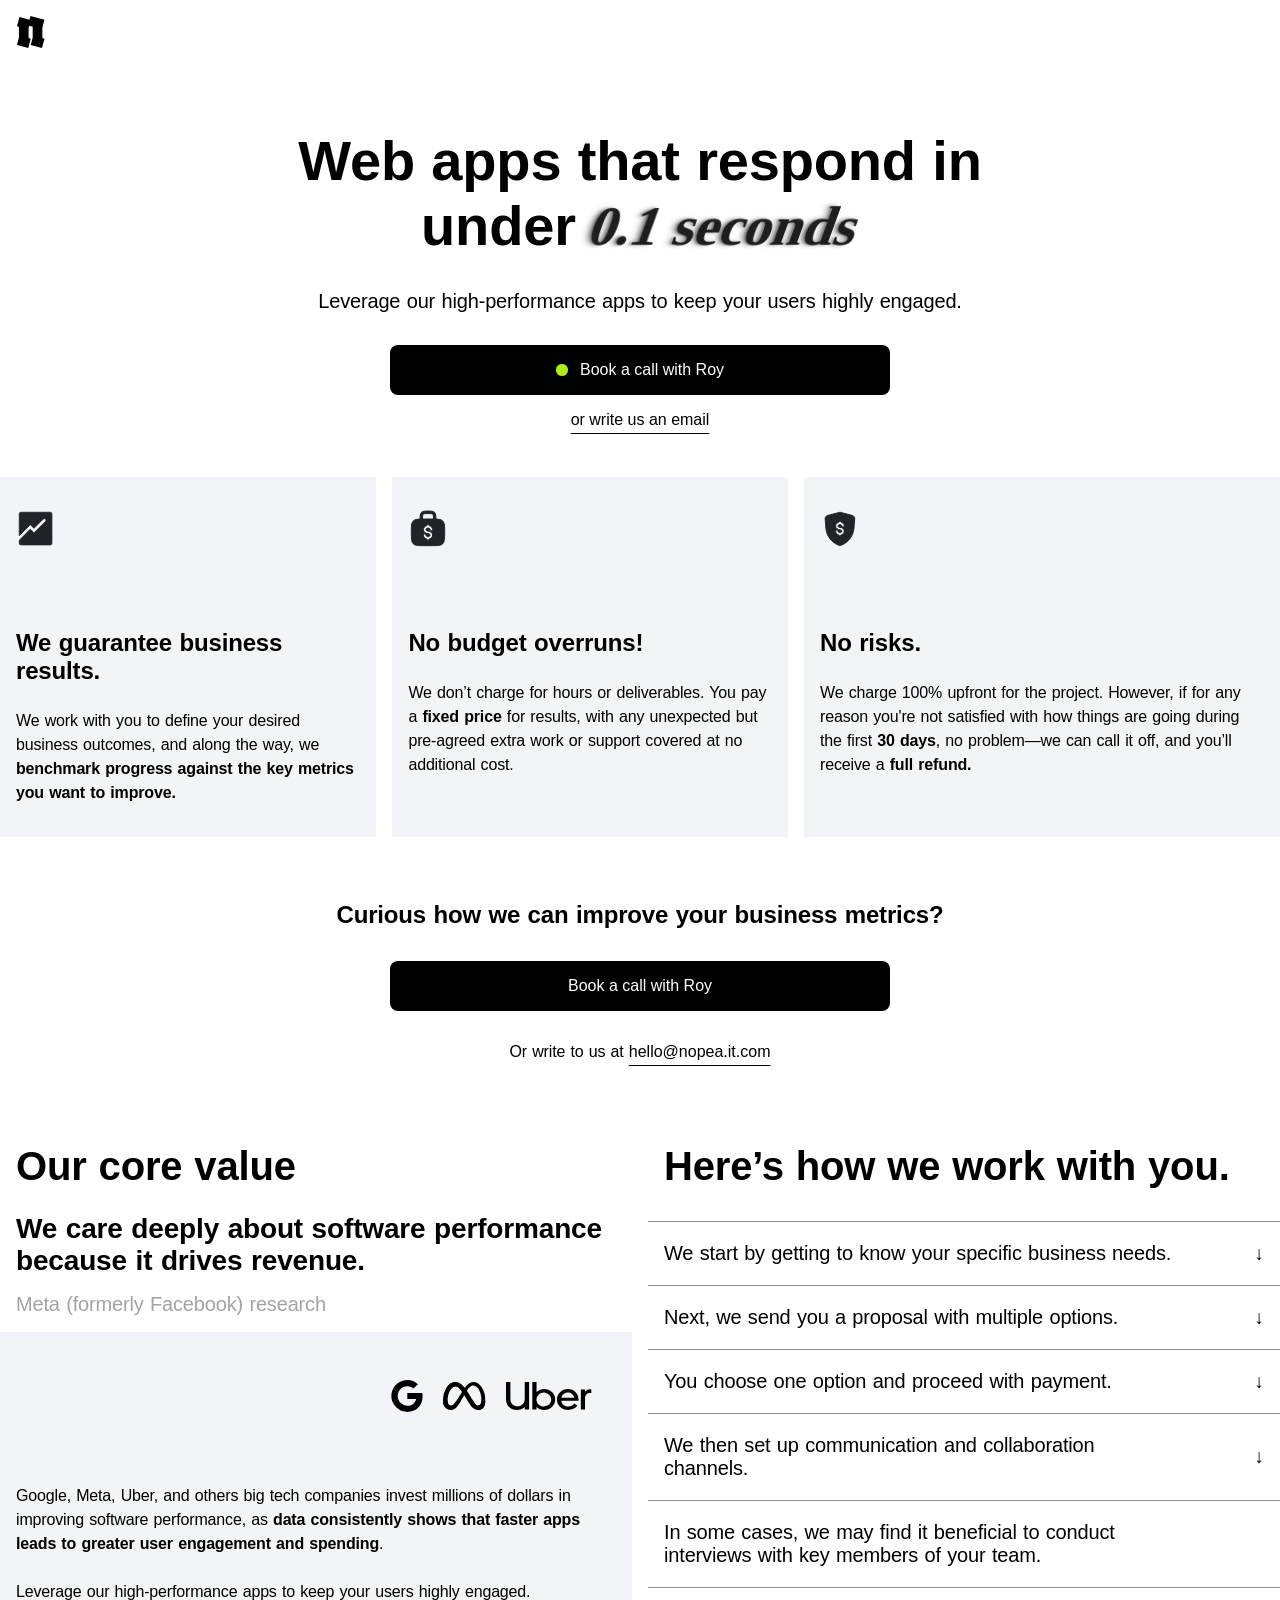
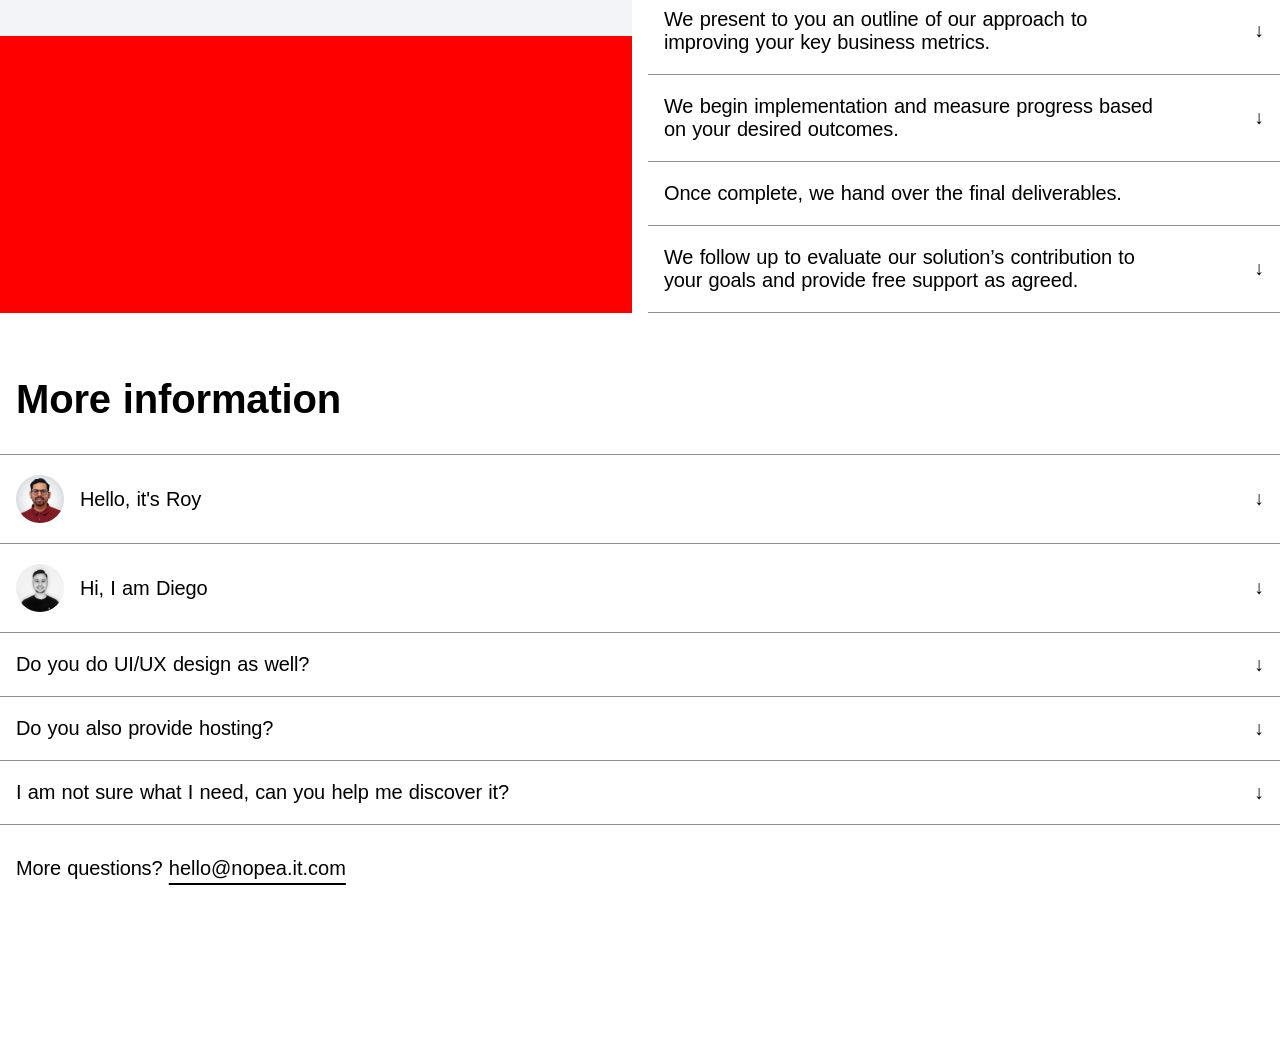
==== commit 9737ba18: "more work done" ====
--- a/nopea.html
+++ b/nopea.html
@@ -35,6 +35,10 @@
                 "Apple Color Emoji", "Segoe UI Emoji", "Segoe UI Symbol", "Noto Color Emoji";
             font-size: 1rem;
             margin-bottom: 10rem;
+            max-width: 1400px;
+            margin-inline: auto;
+            letter-spacing: -0.01em;
+            word-spacing: 0.06em;
         }
 
         h1,
@@ -63,7 +67,7 @@
         }
 
         p {
-            line-height: 1.5rem;
+            line-height: 1.5em;
         }
 
         .pulse {
@@ -140,12 +144,14 @@
             display: flex;
             flex-direction: column;
             margin-top: 4rem;
+            align-items: center;
         }
 
         .hero__title {
-            font-size: 2.5rem;
+            font-size: 3rem;
             font-weight: 550;
-            letter-spacing: -0.05rem;
+            width: 100%;
+            max-width: 800px;
         }
 
         .fast {
@@ -162,7 +168,7 @@
         }
 
         .hero__text {
-            font-size: 1rem;
+            font-size: 1.25rem;
             font-weight: normal;
             margin-top: 2rem;
         }
@@ -177,6 +183,8 @@
             flex-direction: row;
             align-items: center;
             justify-content: center;
+            width: 100%;
+            max-width: 500px;
         }
 
         .link__btn {
@@ -194,13 +202,13 @@
             display: flex;
             flex-direction: column;
             margin-top: 3rem;
+            gap: 1rem;
         }
 
         .card {
             position: relative;
             display: flex;
             flex-direction: column;
-            margin-top: 1rem;
             background-color: #f3f4f8;
             padding-block: 2rem;
         }
@@ -252,6 +260,7 @@
             flex-direction: column;
             margin-top: 2rem;
             padding: 2rem;
+            align-items: center;
         }
 
         .curious__title {
@@ -265,16 +274,22 @@
             text-align: center;
         }
 
+        .core-method {
+            margin-top: 3rem;
+            display: flex;
+            flex-direction: column;
+            gap: 3rem;
+        }
+
         .core-value {
             display: flex;
             flex-direction: column;
-            margin-top: 2rem;
+            flex: 1;
         }
 
         .core-value__title {
             font-size: 2.5rem;
             font-weight: 550;
-            letter-spacing: -0.05rem;
         }
 
         .core-value__header {
@@ -287,47 +302,56 @@
             color: #a3a3a3;
             margin-top: 1rem;
             font-size: 1.25rem;
+            margin-bottom: 1rem;
         }
 
         .big-tech-icons-container {
             display: flex;
             flex-direction: row;
             align-items: center;
-            gap: 1rem;
+            gap: 0.75rem;
             justify-content: flex-end;
             margin-left: auto;
             padding: 1rem;
-            /* border: 1px solid rgb(204, 204, 204);
-            border-radius: 1.5rem;
-            background-color: #00000006; */
+            margin-bottom: auto;
         }
 
         .icon-google {
-            display: flex;
-            height: 2.5rem;
-            margin-right: 0.5rem;
-        }
-
-        .icon-meta {
-            display: flex;
-            height: 2.25rem;
-            margin-right: 0.5rem;
-        }
-
-        .icon-uber {
             display: flex;
             height: 2rem;
             margin-right: 0.5rem;
         }
 
+        .icon-meta {
+            display: flex;
+            height: 1.75rem;
+            margin-right: 0.5rem;
+        }
+
+        .icon-uber {
+            display: flex;
+            height: 1.75rem;
+            margin-right: 0.5rem;
+        }
+
+        .value__img {
+            display: flex;
+            flex: 1;
+            background-color: red;
+            width: 100%;
+            background-size: cover;
+            background-position: top;
+            background-repeat: no-repeat;
+            background-image: url('https://images.pexels.com/photos/443399/pexels-photo-443399.jpeg?_gl=1*11okwt5*_ga*NTEzNDQyNzAzLjE3NTQ2MzU3MzA.*_ga_8JE65Q40S6*czE3NTQ4OTc2MjgkbzUkZzEkdDE3NTQ4OTc3NDkkajQ0JGwwJGgw');
+        }
+
         .method {
-            margin-top: 4rem;
+            flex: 1;
         }
 
         .steps__title {
             font-size: 2.5rem;
             font-weight: 550;
-            letter-spacing: -0.05rem;
         }
 
         .step {
@@ -396,6 +420,26 @@
         .more-questions__text {
             font-size: 1.25rem;
             margin-top: 1rem;
+        }
+
+        @media (min-width: 975px) {
+            .hero__title {
+                font-size: 3.5rem;
+                text-align: center;
+            }
+
+            .guarantee {
+                flex-direction: row;
+            }
+
+            .big-tech-icons-container {
+                margin-bottom: 2rem;
+            }
+
+            .core-method {
+                flex-direction: row;
+                gap: 1rem;
+            }
         }
     </style>
 </head>
@@ -480,178 +524,206 @@
         <p class="curious__text">Or write to us at <button class="link__btn">hello@nopea.it.com</button> </p>
     </section>
 
-    <section class="core-value">
-        <h2 class="core-value__title padding-inline">Our core value</h2>
-        <h3 class="core-value__header padding-inline">We care deeply about software performance because it drives
-            revenue.</h3>
-        <h4 class="core-value__sub-header padding-inline">Meta (formerly Facebook) research</h4>
-        <div class="card padding-inline">
-            <div class="big-tech-icons-container">
-                <div class="icon-google">
-                    <svg viewBox="0 0 35 35" fill="none" xmlns="http://www.w3.org/2000/svg">
-                        <g clip-path="url(#clip0_557_797)">
-                            <path
-                                d="M34.5821 17.8277C34.5821 16.3937 34.4658 15.3473 34.214 14.2622H17.8398V20.7343H27.4511C27.2574 22.3427 26.211 24.7649 23.8856 26.3925L23.853 26.6092L29.0302 30.6199L29.3889 30.6557C32.683 27.6134 34.5821 23.1371 34.5821 17.8277Z"
-                                fill="currentColor" />
-                            <path
-                                d="M17.8414 34.8798C22.5501 34.8798 26.5031 33.3295 29.3905 30.6555L23.8872 26.3923C22.4145 27.4193 20.4379 28.1363 17.8414 28.1363C13.2295 28.1363 9.31529 25.0941 7.91996 20.8892L7.71544 20.9065L2.33212 25.0727L2.26172 25.2684C5.12958 30.9654 11.0204 34.8798 17.8414 34.8798Z"
-                                fill="currentColor" />
-                            <path
-                                d="M7.9208 20.8891C7.55263 19.8039 7.33956 18.6412 7.33956 17.4398C7.33956 16.2384 7.55263 15.0757 7.90143 13.9906L7.89168 13.7595L2.44089 9.52637L2.26255 9.6112C1.08057 11.9753 0.402344 14.6301 0.402344 17.4398C0.402344 20.2496 1.08057 22.9042 2.26255 25.2684L7.9208 20.8891Z"
-                                fill="currentColor" />
-                            <path
-                                d="M17.8414 6.74338C21.1162 6.74338 23.3252 8.15794 24.5848 9.34006L29.5067 4.53437C26.4839 1.72462 22.5501 0 17.8414 0C11.0204 0 5.12958 3.91426 2.26172 9.61124L7.90059 13.9907C9.31529 9.78571 13.2295 6.74338 17.8414 6.74338Z"
-                                fill="currentColor" />
-                        </g>
-                        <defs>
-                            <clipPath id="clip0_557_797">
-                                <rect width="35" height="35" fill="white" />
-                            </clipPath>
-                        </defs>
-                    </svg>
-                </div>
-                <div class="icon-meta">
-                    <svg viewBox="0 0 48 31" fill="none" xmlns="http://www.w3.org/2000/svg">
-                        <g clip-path="url(#clip0_557_802)">
-                            <path
-                                d="M5.07658 20.4503C5.07658 22.2356 5.47048 23.6006 5.98532 24.4283C6.25969 24.8996 6.65477 25.2903 7.13045 25.5609C7.60613 25.8314 8.14544 25.9721 8.69359 25.9686C10.0175 25.9686 11.2286 25.644 13.5626 22.4369C15.4324 19.8676 17.6356 16.2693 19.1197 13.9971L21.6302 10.1667C23.3741 7.50654 25.3894 4.54937 27.7071 2.53843C29.5948 0.908901 31.633 0 33.6842 0C37.128 0 40.4083 1.98173 42.9188 5.69848C45.6663 9.76906 47.0049 14.8962 47.0049 20.1873C47.0049 23.3328 46.3805 25.644 45.3182 27.4699C44.2934 29.2358 42.2863 31 38.921 31V25.9686C41.8025 25.9686 42.5167 23.3393 42.5167 20.3302C42.5167 16.0421 41.5099 11.2834 39.292 7.88309C37.718 5.47126 35.6782 3.99754 33.4341 3.99754C31.007 3.99754 29.0538 5.81534 26.8588 9.05654C25.6918 10.7786 24.4937 12.8772 23.1486 15.2452L21.6678 17.842C18.6931 23.0796 17.9396 24.2725 16.4523 26.2413C13.8503 29.7016 11.6241 31 8.69359 31C5.21714 31 3.01881 29.5052 1.6655 27.2524C0.545903 25.4168 0 23.0082 0 20.2636L5.07658 20.4503Z"
-                                fill="currentColor" />
-                            <path
-                                d="M4.00391 6.05393C6.33135 2.49136 9.69013 0 13.5425 0C15.7735 0 17.9915 0.649215 20.3075 2.53356C22.8408 4.5867 25.5377 7.96749 28.9095 13.5394L30.1174 15.539C33.0332 20.3626 34.6938 22.8426 35.663 24.0145C36.9118 25.5174 37.7878 25.9621 38.9221 25.9621C41.8036 25.9621 42.5179 23.3328 42.5179 20.3237L46.9963 20.1841C46.9963 23.3295 46.3719 25.6407 45.3095 27.4667C44.2945 29.2358 42.2874 31 38.9221 31C36.83 31 34.9766 30.5488 32.927 28.6287C31.3514 27.155 29.5094 24.5371 28.0923 22.1837L23.8771 15.1916C21.7621 11.6826 19.822 9.06628 18.6992 7.88796C17.4897 6.60738 15.9386 5.06874 13.4608 5.06874C11.4553 5.06874 9.75224 6.46618 8.327 8.60372L4.00391 6.05393Z"
-                                fill="currentColor" />
-                            <path
-                                d="M13.4596 5.06874C11.4542 5.06874 9.75108 6.46618 8.32585 8.60372C6.31058 11.6242 5.07658 16.1232 5.07658 20.4503C5.07658 22.2356 5.47048 23.6006 5.98532 24.4283L1.65732 27.2524C0.545904 25.4168 0 23.0082 0 20.2636C0 15.2728 1.37947 10.0709 4.00275 6.05393C6.33019 2.49136 9.68897 0 13.5413 0L13.4596 5.06874Z"
-                                fill="currentColor" />
-                        </g>
-                        <defs>
-                            <clipPath id="clip0_557_802">
-                                <rect width="47" height="31" fill="white" />
-                            </clipPath>
-                        </defs>
-                    </svg>
-                </div>
-                <div class="icon-uber">
-                    <svg viewBox="0 0 55 18" fill="none" xmlns="http://www.w3.org/2000/svg">
-                        <g clip-path="url(#clip0_557_806)">
-                            <path
-                                d="M7.42566 15.6242C10.0254 15.6242 12.036 13.7278 12.036 10.9227V0H14.8508V17.6918H12.0583V16.0483C11.4186 16.6737 10.6503 17.1693 9.80039 17.5049C8.95052 17.8405 8.03699 18.0089 7.1157 18C3.09458 18 0.0117188 15.245 0.0117188 11.0729V0.0105378H2.81534V10.9227C2.81534 13.7779 4.79797 15.6242 7.42566 15.6242Z"
-                                fill="currentColor" />
-                            <path
-                                d="M16.9375 0H19.6434V6.44776C20.2747 5.83697 21.0295 5.35185 21.8631 5.02113C22.6968 4.69042 23.5923 4.52082 24.4967 4.52239C25.4347 4.52239 26.3635 4.69667 27.2302 5.03526C28.0968 5.37385 28.8843 5.87013 29.5476 6.49576C30.2109 7.12139 30.737 7.86412 31.096 8.68155C31.455 9.49898 31.6397 10.3751 31.6397 11.2599C31.6397 12.1447 31.455 13.0208 31.096 13.8382C30.737 14.6556 30.2109 15.3984 29.5476 16.024C28.8843 16.6496 28.0968 17.1459 27.2302 17.4845C26.3635 17.8231 25.4347 17.9974 24.4967 17.9974C23.5889 17.9997 22.6899 17.831 21.8522 17.5013C21.0145 17.1716 20.255 16.6875 19.6182 16.0773V17.6918H16.9375V0ZM24.3096 15.7507C25.2497 15.7564 26.1706 15.4987 26.9553 15.0102C27.7399 14.5217 28.3532 13.8244 28.7172 13.0067C29.0812 12.1891 29.1796 11.2879 28.9999 10.4174C28.8202 9.54694 28.3706 8.74639 27.7079 8.11729C27.0452 7.48818 26.1994 7.05884 25.2778 6.88371C24.3561 6.70858 23.4 6.79554 22.5308 7.13357C21.6616 7.47161 20.9183 8.04548 20.3953 8.78244C19.8723 9.51939 19.5931 10.3862 19.5931 11.2731C19.5902 11.8594 19.7099 12.4405 19.9455 12.9831C20.1812 13.5257 20.528 14.0192 20.9661 14.4351C21.4042 14.8511 21.9251 15.1814 22.4988 15.4072C23.0726 15.6329 23.6879 15.7496 24.3096 15.7507Z"
-                                fill="currentColor" />
-                            <path
-                                d="M39.7885 4.55127C43.7286 4.55127 46.6244 7.40904 46.6244 11.2519V12.0868H35.4881C35.6548 13.1073 36.203 14.0379 37.0337 14.7103C37.8644 15.3827 38.9228 15.7527 40.0175 15.7532C40.7887 15.7662 41.5516 15.6 42.2387 15.2693C42.9258 14.9386 43.5161 14.4535 43.9576 13.8568L45.9123 15.2212C45.2342 16.0915 44.3448 16.7958 43.3187 17.2751C42.2926 17.7545 41.1596 17.9949 40.0147 17.9762C35.9154 17.9762 32.7543 15.0947 32.7543 11.2519C32.7443 10.3749 32.919 9.50473 33.2681 8.69183C33.6172 7.87893 34.1338 7.13944 34.7881 6.51622C35.4423 5.89299 36.2212 5.3984 37.0795 5.06111C37.9379 4.72382 38.8586 4.55052 39.7885 4.55127ZM35.544 10.0535H43.8794C43.4243 8.08069 41.7348 6.76637 39.7243 6.76637C37.7137 6.76637 36.0243 8.08332 35.5356 10.0535"
-                                fill="currentColor" />
-                            <path
-                                d="M53.873 7.0797C52.1054 7.0797 50.8181 8.37031 50.8181 10.3668V17.6916H48.1094V4.78558H50.7901V6.36592C51.1237 5.8327 51.6034 5.39405 52.1788 5.09604C52.7542 4.79804 53.404 4.65168 54.0601 4.67233H54.9983V7.04283L53.873 7.0797Z"
-                                fill="currentColor" />
-                        </g>
-                        <defs>
-                            <clipPath id="clip0_557_806">
-                                <rect width="55" height="18" fill="white" />
-                            </clipPath>
-                        </defs>
-                    </svg>
-                </div>
-            </div>
-            <p class="card__text">
-                Google, Meta, Uber, and others big tech companies invest millions of dollars in improving software
-                performance, as <strong>data consistently shows that faster apps leads to greater user engagement and
-                    spending</strong>.
-            </p>
-            <p class="card__text">Leverage our high-performance apps to keep your users highly engaged.</p>
-        </div>
-    </section>
-
-    <section class="method">
-        <h2 class="steps__title padding-inline">Here’s how we work with you.</h2>
-        <div class="step padding-inline step--first">
-            <div class="step__header">
-                <h3 class="step__title">We start by getting to know your specific business needs.</h3>
-                <span class="arrow">↓</span>
-            </div>
-            <p class="step__text">
-                We’ll have an initial discussion to understand your goals, challenges, and desired outcomes.
-            </p>
-        </div>
-        <div class="step padding-inline">
-            <div class="step__header">
-                <h3 class="step__title">Next, we send you a proposal with multiple options.</h3>
-                <span class="arrow">↓</span>
-            </div>
-            <p class="step__text">
-                We’ll have an initial discussion to understand your goals, challenges, and desired outcomes.
-            </p>
-        </div>
-        <div class="step padding-inline">
-            <div class="step__header">
-                <h3 class="step__title">You choose one option and proceed with payment.</h3>
-                <span class="arrow">↓</span>
-            </div>
-            <p class="step__text">
-                We’ll have an initial discussion to understand your goals, challenges, and desired outcomes.
-            </p>
-        </div>
-        <div class="step padding-inline">
-            <div class="step__header">
-                <h3 class="step__title">We then set up communication and collaboration channels.</h3>
-                <span class="arrow">↓</span>
-            </div>
-            <p class="step__text">
-                We’ll have an initial discussion to understand your goals, challenges, and desired outcomes.
-            </p>
-        </div>
-        <div class="step padding-inline">
-            <div class="step__header">
-                <h3 class="step__title">In some cases, we may find it beneficial to conduct interviews with key members
-                    of your team.</h3>
-                <span class="arrow">↓</span>
-            </div>
-            <p class="step__text">
-                We’ll have an initial discussion to understand your goals, challenges, and desired outcomes.
-            </p>
-        </div>
-        <div class="step padding-inline">
-            <div class="step__header">
-                <h3 class="step__title">We present to you an outline of our approach to improving your key business
-                    metrics.</h3>
-                <span class="arrow">↓</span>
-            </div>
-            <p class="step__text">
-                We’ll have an initial discussion to understand your goals, challenges, and desired outcomes.
-            </p>
-        </div>
-        <div class="step padding-inline">
-            <div class="step__header">
-                <h3 class="step__title">We begin implementation and measure progress based on your desired outcomes.
-                </h3>
-                <span class="arrow">↓</span>
-            </div>
-            <p class="step__text">
-                We’ll have an initial discussion to understand your goals, challenges, and desired outcomes.
-            </p>
-        </div>
-        <div class="step padding-inline">
-            <div class="step__header">
-                <h3 class="step__title">Once complete, we hand over the final deliverables.</h3>
-                <span class="arrow">↓</span>
-            </div>
-            <p class="step__text">
-                We’ll have an initial discussion to understand your goals, challenges, and desired outcomes.
-            </p>
-        </div>
-        <div class="step padding-inline">
-            <div class="step__header">
-                <h3 class="step__title">We follow up to evaluate our solution’s contribution to your goals and provide
-                    free support as
-                    agreed.</h3>
-                <span class="arrow">↓</span>
-            </div>
-            <p class="step__text">
-                We’ll have an initial discussion to understand your goals, challenges, and desired outcomes.
-            </p>
-        </div>
-    </section>
+    <div class="core-method">
+        <section class="core-value">
+            <h2 class="core-value__title padding-inline">Our core value</h2>
+            <h3 class="core-value__header padding-inline">We care deeply about software performance because it drives
+                revenue.</h3>
+            <h4 class="core-value__sub-header padding-inline">Meta (formerly Facebook) research</h4>
+            <div class="card padding-inline">
+                <div class="big-tech-icons-container">
+                    <div class="icon-google">
+                        <svg viewBox="0 0 35 35" fill="none" xmlns="http://www.w3.org/2000/svg">
+                            <g clip-path="url(#clip0_557_797)">
+                                <path
+                                    d="M34.5821 17.8277C34.5821 16.3937 34.4658 15.3473 34.214 14.2622H17.8398V20.7343H27.4511C27.2574 22.3427 26.211 24.7649 23.8856 26.3925L23.853 26.6092L29.0302 30.6199L29.3889 30.6557C32.683 27.6134 34.5821 23.1371 34.5821 17.8277Z"
+                                    fill="currentColor" />
+                                <path
+                                    d="M17.8414 34.8798C22.5501 34.8798 26.5031 33.3295 29.3905 30.6555L23.8872 26.3923C22.4145 27.4193 20.4379 28.1363 17.8414 28.1363C13.2295 28.1363 9.31529 25.0941 7.91996 20.8892L7.71544 20.9065L2.33212 25.0727L2.26172 25.2684C5.12958 30.9654 11.0204 34.8798 17.8414 34.8798Z"
+                                    fill="currentColor" />
+                                <path
+                                    d="M7.9208 20.8891C7.55263 19.8039 7.33956 18.6412 7.33956 17.4398C7.33956 16.2384 7.55263 15.0757 7.90143 13.9906L7.89168 13.7595L2.44089 9.52637L2.26255 9.6112C1.08057 11.9753 0.402344 14.6301 0.402344 17.4398C0.402344 20.2496 1.08057 22.9042 2.26255 25.2684L7.9208 20.8891Z"
+                                    fill="currentColor" />
+                                <path
+                                    d="M17.8414 6.74338C21.1162 6.74338 23.3252 8.15794 24.5848 9.34006L29.5067 4.53437C26.4839 1.72462 22.5501 0 17.8414 0C11.0204 0 5.12958 3.91426 2.26172 9.61124L7.90059 13.9907C9.31529 9.78571 13.2295 6.74338 17.8414 6.74338Z"
+                                    fill="currentColor" />
+                            </g>
+                            <defs>
+                                <clipPath id="clip0_557_797">
+                                    <rect width="35" height="35" fill="white" />
+                                </clipPath>
+                            </defs>
+                        </svg>
+                    </div>
+                    <div class="icon-meta">
+                        <svg viewBox="0 0 48 31" fill="none" xmlns="http://www.w3.org/2000/svg">
+                            <g clip-path="url(#clip0_557_802)">
+                                <path
+                                    d="M5.07658 20.4503C5.07658 22.2356 5.47048 23.6006 5.98532 24.4283C6.25969 24.8996 6.65477 25.2903 7.13045 25.5609C7.60613 25.8314 8.14544 25.9721 8.69359 25.9686C10.0175 25.9686 11.2286 25.644 13.5626 22.4369C15.4324 19.8676 17.6356 16.2693 19.1197 13.9971L21.6302 10.1667C23.3741 7.50654 25.3894 4.54937 27.7071 2.53843C29.5948 0.908901 31.633 0 33.6842 0C37.128 0 40.4083 1.98173 42.9188 5.69848C45.6663 9.76906 47.0049 14.8962 47.0049 20.1873C47.0049 23.3328 46.3805 25.644 45.3182 27.4699C44.2934 29.2358 42.2863 31 38.921 31V25.9686C41.8025 25.9686 42.5167 23.3393 42.5167 20.3302C42.5167 16.0421 41.5099 11.2834 39.292 7.88309C37.718 5.47126 35.6782 3.99754 33.4341 3.99754C31.007 3.99754 29.0538 5.81534 26.8588 9.05654C25.6918 10.7786 24.4937 12.8772 23.1486 15.2452L21.6678 17.842C18.6931 23.0796 17.9396 24.2725 16.4523 26.2413C13.8503 29.7016 11.6241 31 8.69359 31C5.21714 31 3.01881 29.5052 1.6655 27.2524C0.545903 25.4168 0 23.0082 0 20.2636L5.07658 20.4503Z"
+                                    fill="currentColor" />
+                                <path
+                                    d="M4.00391 6.05393C6.33135 2.49136 9.69013 0 13.5425 0C15.7735 0 17.9915 0.649215 20.3075 2.53356C22.8408 4.5867 25.5377 7.96749 28.9095 13.5394L30.1174 15.539C33.0332 20.3626 34.6938 22.8426 35.663 24.0145C36.9118 25.5174 37.7878 25.9621 38.9221 25.9621C41.8036 25.9621 42.5179 23.3328 42.5179 20.3237L46.9963 20.1841C46.9963 23.3295 46.3719 25.6407 45.3095 27.4667C44.2945 29.2358 42.2874 31 38.9221 31C36.83 31 34.9766 30.5488 32.927 28.6287C31.3514 27.155 29.5094 24.5371 28.0923 22.1837L23.8771 15.1916C21.7621 11.6826 19.822 9.06628 18.6992 7.88796C17.4897 6.60738 15.9386 5.06874 13.4608 5.06874C11.4553 5.06874 9.75224 6.46618 8.327 8.60372L4.00391 6.05393Z"
+                                    fill="currentColor" />
+                                <path
+                                    d="M13.4596 5.06874C11.4542 5.06874 9.75108 6.46618 8.32585 8.60372C6.31058 11.6242 5.07658 16.1232 5.07658 20.4503C5.07658 22.2356 5.47048 23.6006 5.98532 24.4283L1.65732 27.2524C0.545904 25.4168 0 23.0082 0 20.2636C0 15.2728 1.37947 10.0709 4.00275 6.05393C6.33019 2.49136 9.68897 0 13.5413 0L13.4596 5.06874Z"
+                                    fill="currentColor" />
+                            </g>
+                            <defs>
+                                <clipPath id="clip0_557_802">
+                                    <rect width="47" height="31" fill="white" />
+                                </clipPath>
+                            </defs>
+                        </svg>
+                    </div>
+                    <div class="icon-uber">
+                        <svg viewBox="0 0 55 18" fill="none" xmlns="http://www.w3.org/2000/svg">
+                            <g clip-path="url(#clip0_557_806)">
+                                <path
+                                    d="M7.42566 15.6242C10.0254 15.6242 12.036 13.7278 12.036 10.9227V0H14.8508V17.6918H12.0583V16.0483C11.4186 16.6737 10.6503 17.1693 9.80039 17.5049C8.95052 17.8405 8.03699 18.0089 7.1157 18C3.09458 18 0.0117188 15.245 0.0117188 11.0729V0.0105378H2.81534V10.9227C2.81534 13.7779 4.79797 15.6242 7.42566 15.6242Z"
+                                    fill="currentColor" />
+                                <path
+                                    d="M16.9375 0H19.6434V6.44776C20.2747 5.83697 21.0295 5.35185 21.8631 5.02113C22.6968 4.69042 23.5923 4.52082 24.4967 4.52239C25.4347 4.52239 26.3635 4.69667 27.2302 5.03526C28.0968 5.37385 28.8843 5.87013 29.5476 6.49576C30.2109 7.12139 30.737 7.86412 31.096 8.68155C31.455 9.49898 31.6397 10.3751 31.6397 11.2599C31.6397 12.1447 31.455 13.0208 31.096 13.8382C30.737 14.6556 30.2109 15.3984 29.5476 16.024C28.8843 16.6496 28.0968 17.1459 27.2302 17.4845C26.3635 17.8231 25.4347 17.9974 24.4967 17.9974C23.5889 17.9997 22.6899 17.831 21.8522 17.5013C21.0145 17.1716 20.255 16.6875 19.6182 16.0773V17.6918H16.9375V0ZM24.3096 15.7507C25.2497 15.7564 26.1706 15.4987 26.9553 15.0102C27.7399 14.5217 28.3532 13.8244 28.7172 13.0067C29.0812 12.1891 29.1796 11.2879 28.9999 10.4174C28.8202 9.54694 28.3706 8.74639 27.7079 8.11729C27.0452 7.48818 26.1994 7.05884 25.2778 6.88371C24.3561 6.70858 23.4 6.79554 22.5308 7.13357C21.6616 7.47161 20.9183 8.04548 20.3953 8.78244C19.8723 9.51939 19.5931 10.3862 19.5931 11.2731C19.5902 11.8594 19.7099 12.4405 19.9455 12.9831C20.1812 13.5257 20.528 14.0192 20.9661 14.4351C21.4042 14.8511 21.9251 15.1814 22.4988 15.4072C23.0726 15.6329 23.6879 15.7496 24.3096 15.7507Z"
+                                    fill="currentColor" />
+                                <path
+                                    d="M39.7885 4.55127C43.7286 4.55127 46.6244 7.40904 46.6244 11.2519V12.0868H35.4881C35.6548 13.1073 36.203 14.0379 37.0337 14.7103C37.8644 15.3827 38.9228 15.7527 40.0175 15.7532C40.7887 15.7662 41.5516 15.6 42.2387 15.2693C42.9258 14.9386 43.5161 14.4535 43.9576 13.8568L45.9123 15.2212C45.2342 16.0915 44.3448 16.7958 43.3187 17.2751C42.2926 17.7545 41.1596 17.9949 40.0147 17.9762C35.9154 17.9762 32.7543 15.0947 32.7543 11.2519C32.7443 10.3749 32.919 9.50473 33.2681 8.69183C33.6172 7.87893 34.1338 7.13944 34.7881 6.51622C35.4423 5.89299 36.2212 5.3984 37.0795 5.06111C37.9379 4.72382 38.8586 4.55052 39.7885 4.55127ZM35.544 10.0535H43.8794C43.4243 8.08069 41.7348 6.76637 39.7243 6.76637C37.7137 6.76637 36.0243 8.08332 35.5356 10.0535"
+                                    fill="currentColor" />
+                                <path
+                                    d="M53.873 7.0797C52.1054 7.0797 50.8181 8.37031 50.8181 10.3668V17.6916H48.1094V4.78558H50.7901V6.36592C51.1237 5.8327 51.6034 5.39405 52.1788 5.09604C52.7542 4.79804 53.404 4.65168 54.0601 4.67233H54.9983V7.04283L53.873 7.0797Z"
+                                    fill="currentColor" />
+                            </g>
+                            <defs>
+                                <clipPath id="clip0_557_806">
+                                    <rect width="55" height="18" fill="white" />
+                                </clipPath>
+                            </defs>
+                        </svg>
+                    </div>
+                </div>
+                <p class="card__text">
+                    Google, Meta, Uber, and others big tech companies invest millions of dollars in improving software
+                    performance, as <strong>data consistently shows that faster apps leads to greater user engagement
+                        and
+                        spending</strong>.
+                </p>
+                <p class="card__text">Leverage our high-performance apps to keep your users highly engaged.</p>
+            </div>
+            <div class="value__img"></div>
+        </section>
+
+        <section class="method">
+            <h2 class="steps__title padding-inline">Here’s how we work with you.</h2>
+            <div class="step padding-inline step--first">
+                <div class="step__header">
+                    <h3 class="step__title">We start by getting to know your specific business needs.</h3>
+                    <span class="arrow">↓</span>
+                </div>
+                <p class="step__text">
+                    We want to understand which key business metrics you want to improve, by how much, and why they
+                    matter
+                    to your business.<br>
+
+                    We also want to understand what metrics we can measure along the way to determine we’re getting
+                    closer
+                    and closer to the desired outcome.<br>
+
+                    We want to hit a home run for your business—what would be the ideal business outcome you’d like to
+                    see
+                    once the project is completed?
+                </p>
+            </div>
+            <div class="step padding-inline">
+                <div class="step__header">
+                    <h3 class="step__title">Next, we send you a proposal with multiple options.</h3>
+                    <span class="arrow">↓</span>
+                </div>
+                <p class="step__text">
+                    <!-- At this stage, we know the key metrics you want to improve for your business.  -->
+                    The proposal will include three fixed pricing options, with each package building on the previous
+                    one
+                    and listing the key metrics we’ll work on.
+                </p>
+            </div>
+            <div class="step padding-inline">
+                <div class="step__header">
+                    <h3 class="step__title">You choose one option and proceed with payment.</h3>
+                    <span class="arrow">↓</span>
+                </div>
+                <p class="step__text">
+                    Payment is made 100% upfront, but if you are not satisfied with our collaboration within the first
+                    30
+                    days, we can call it off, and we will refund your money in full.
+                </p>
+            </div>
+            <div class="step padding-inline">
+                <div class="step__header">
+                    <h3 class="step__title">We then set up communication and collaboration channels.</h3>
+                    <span class="arrow">↓</span>
+                </div>
+                <p class="step__text">
+                    We’ll be in touch regularly to evaluate and measure results along the way, which will also help us
+                    understand how to calibrate our strategy to ensure we hit a home run.
+                </p>
+            </div>
+            <div class="step padding-inline">
+                <div class="step__header">
+                    <h3 class="step__title">In some cases, we may find it beneficial to conduct interviews with key
+                        members
+                        of your team.</h3>
+                </div>
+            </div>
+            <div class="step padding-inline">
+                <div class="step__header">
+                    <h3 class="step__title">We present to you an outline of our approach to improving your key business
+                        metrics.</h3>
+                    <span class="arrow">↓</span>
+                </div>
+                <p class="step__text">
+                    We will be intentional in selecting only those tasks we are confident will contribute to improving
+                    your
+                    key business metrics and, ultimately, achieving the desired business outcome. This also means we
+                    don’t
+                    take on task requests that don’t clearly support these objectives, ensuring our efforts remain
+                    focused.
+                </p>
+            </div>
+            <div class="step padding-inline">
+                <div class="step__header">
+                    <h3 class="step__title">We begin implementation and measure progress based on your desired outcomes.
+                    </h3>
+                    <span class="arrow">↓</span>
+                </div>
+                <p class="step__text">
+                    We aim to deliver the simplest possible version of the product as quickly as possible so you can
+                    start
+                    using it and we can measure whether we are on the right track. This version 1 should capture a
+                    significant portion of the project’s value, and as we continue refining the details, we will
+                    progress
+                    toward a final deliverable that fully meets the desired business outcome.
+                </p>
+            </div>
+            <div class="step padding-inline">
+                <div class="step__header">
+                    <h3 class="step__title">Once complete, we hand over the final deliverables.</h3>
+                </div>
+            </div>
+            <div class="step padding-inline">
+                <div class="step__header">
+                    <h3 class="step__title">We follow up to evaluate our solution’s contribution to your goals and
+                        provide
+                        free support as
+                        agreed.</h3>
+                    <span class="arrow">↓</span>
+                </div>
+                <p class="step__text">
+                    Since we’ve been measuring improvements in your key business metrics along the way, we’re confident
+                    you
+                    now have what you need. However, we’ll remain available a little longer to ensure everything is
+                    working
+                    smoothly.
+                </p>
+            </div>
+        </section>
+    </div>
     <section class="more-info">
         <h2 class="steps__title padding-inline">More information</h2>
         <div class="step padding-inline step--first">
@@ -663,7 +735,8 @@
                 <span class="arrow">↓</span>
             </div>
             <p class="step__text">
-                We’ll have an initial discussion to understand your goals, challenges, and desired outcomes.
+                I am a software developer and designer with experience across all aspects of product development,
+                specializing in building high-performance, reliable applications with low maintenance costs.
             </p>
         </div>
         <div class="step padding-inline">
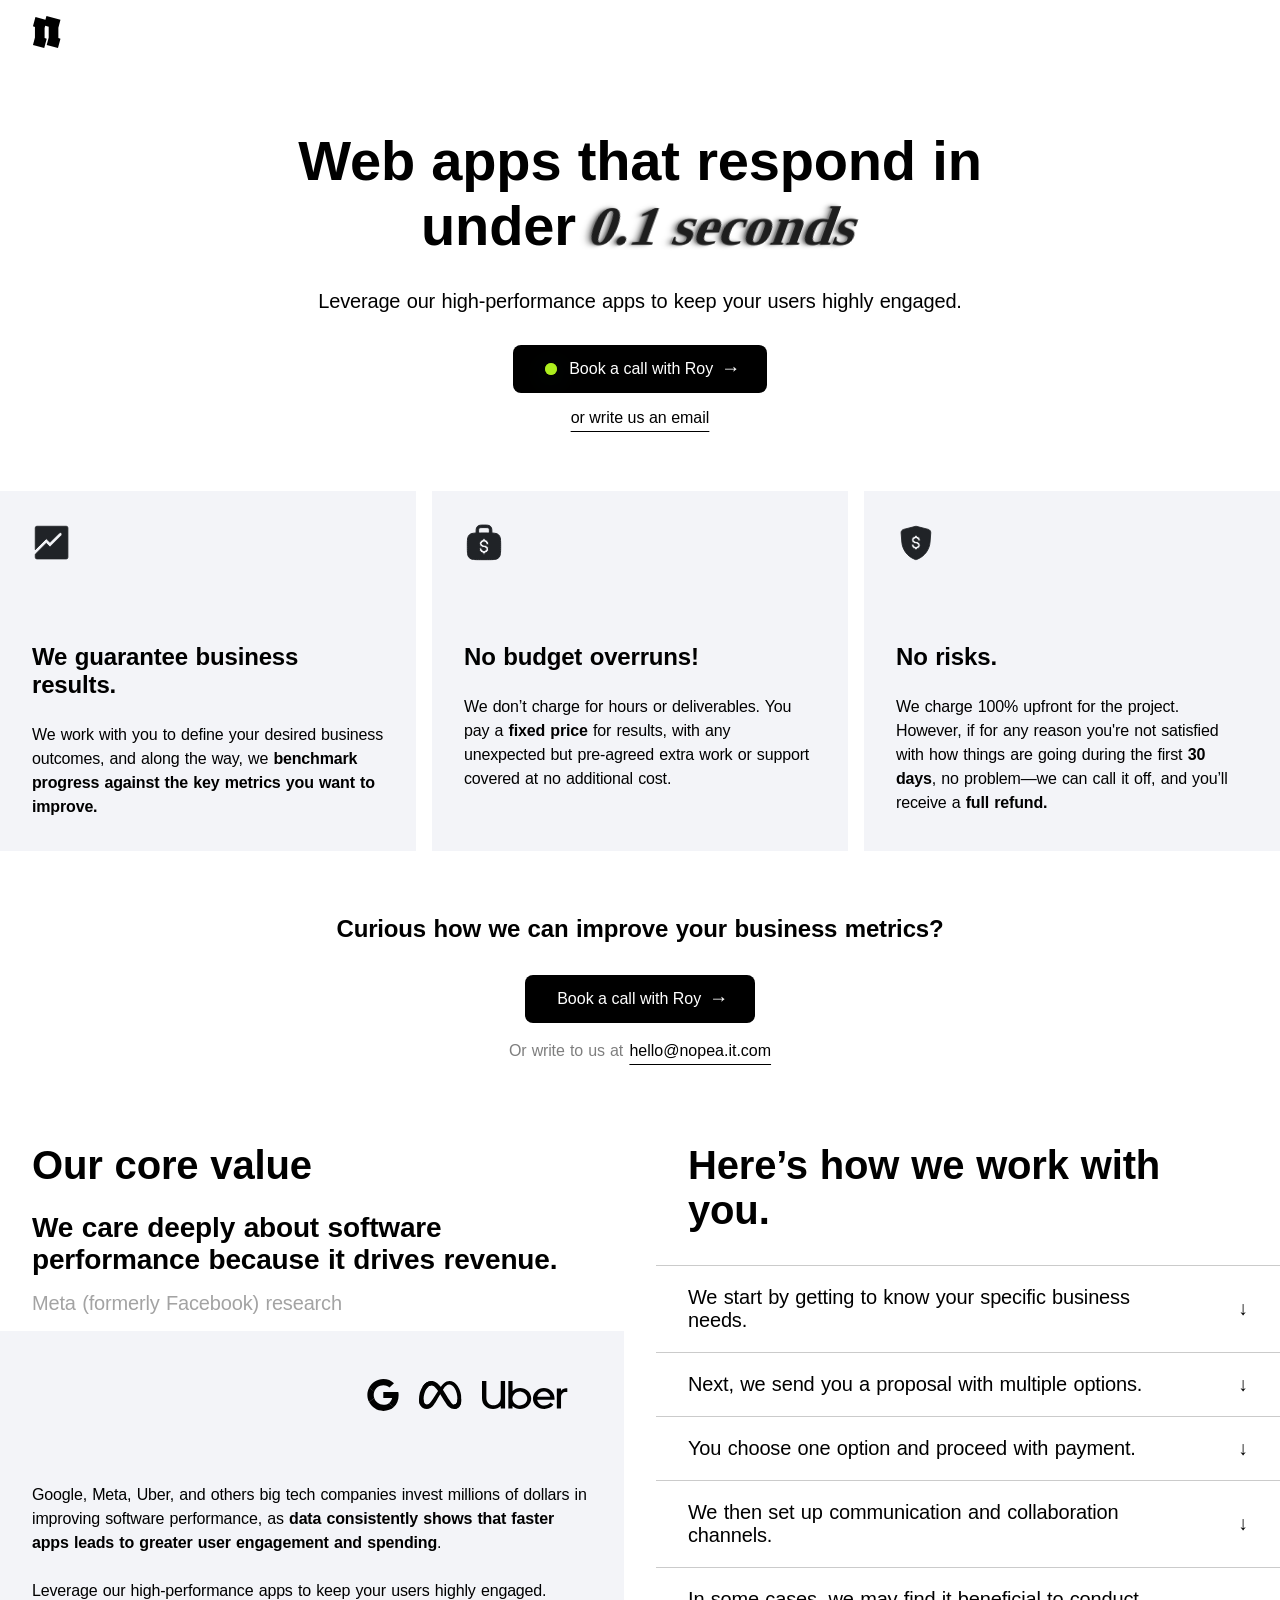
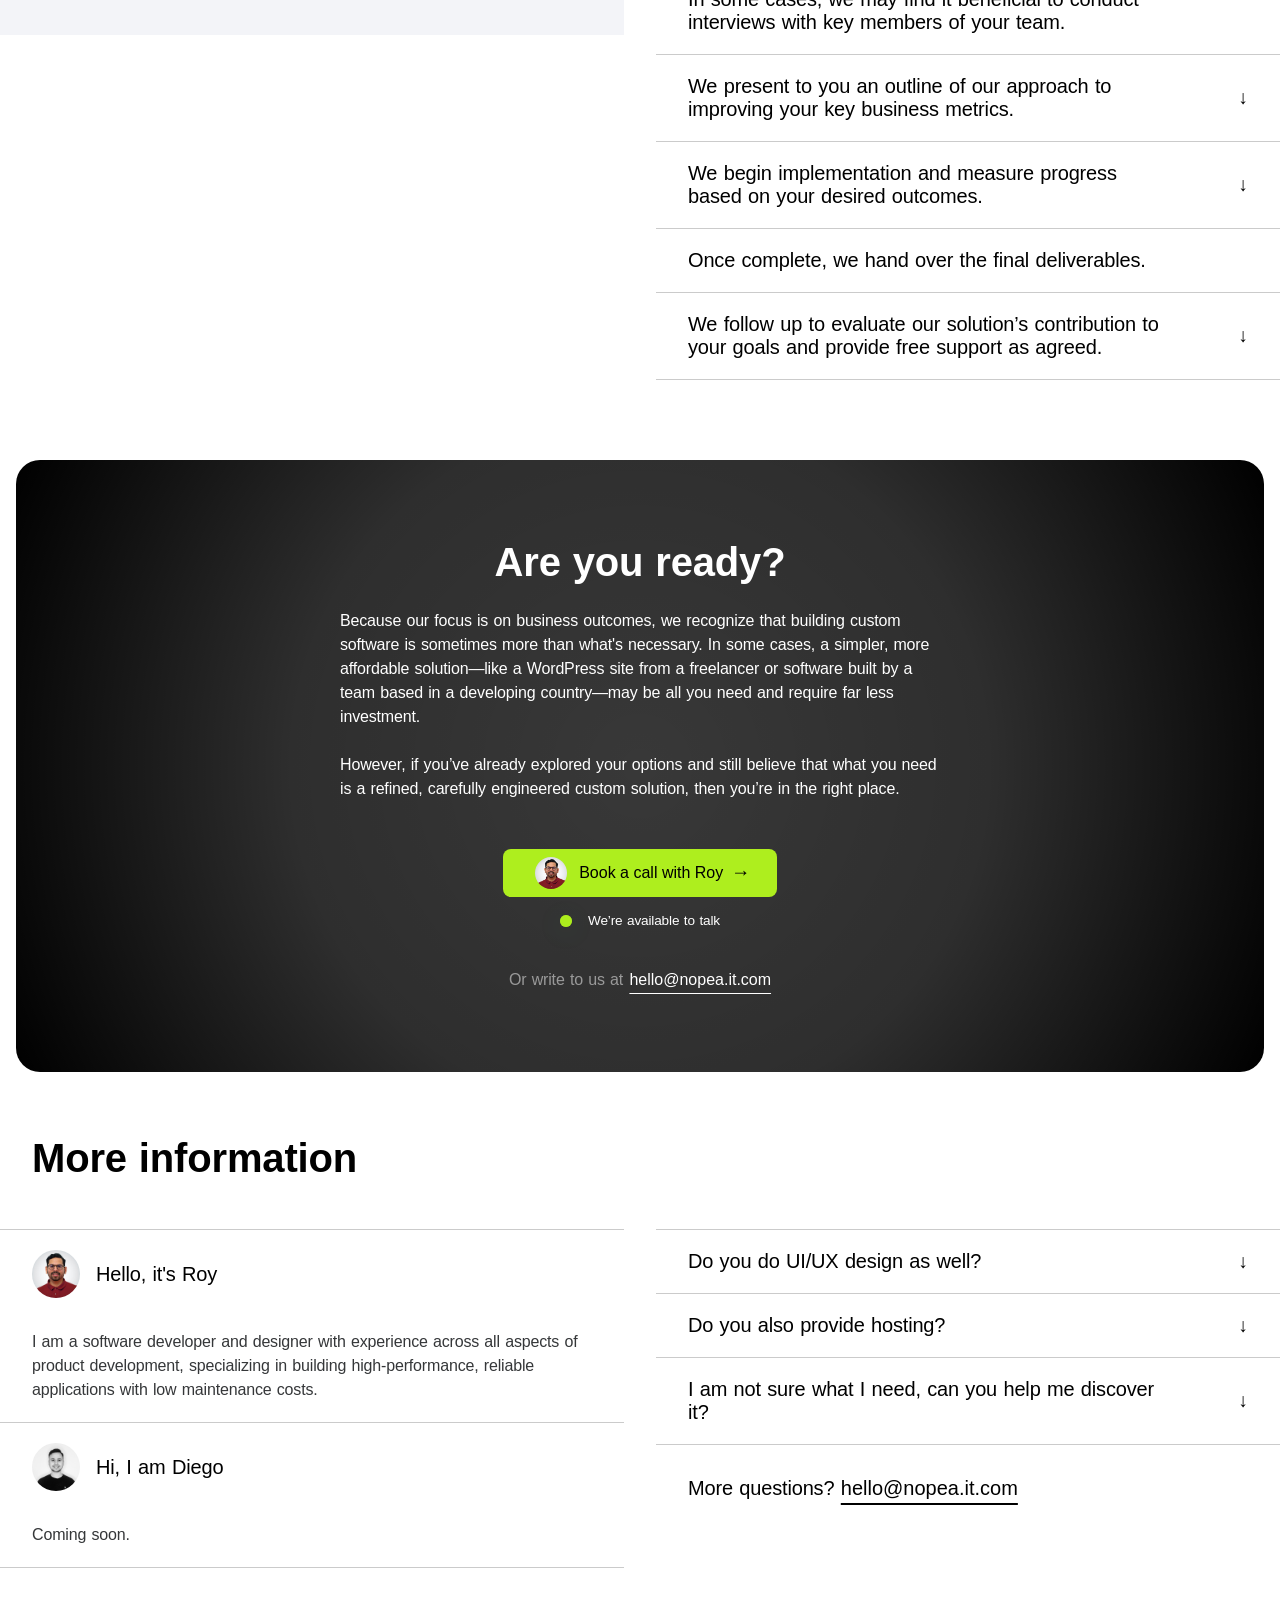
==== commit 73a9d767: "more design" ====
--- a/nopea.html
+++ b/nopea.html
@@ -61,9 +61,11 @@
             font-size: 1rem;
             appearance: none;
             -webkit-appearance: none;
+            font-family: inherit;
             border: none;
             background: none;
             cursor: pointer;
+            color: inherit;
         }
 
         p {
@@ -71,7 +73,6 @@
         }
 
         .pulse {
-            margin-right: 0.75rem;
             width: 12px;
             height: 12px;
             border-radius: 50%;
@@ -124,11 +125,15 @@
         }
 
         .padding-inline {
-            padding-inline: 1rem;
+            padding-inline: 2rem;
         }
 
         .margin-inline {
             margin-inline: auto;
+        }
+
+        .no-click {
+            pointer-events: none;
         }
 
         /* styles */
@@ -177,14 +182,34 @@
             margin-top: 2rem;
             color: white;
             background-color: black;
-            padding: 1rem;
+            height: 3rem;
             border-radius: 0.5rem;
             display: flex;
             flex-direction: row;
             align-items: center;
             justify-content: center;
-            width: 100%;
-            max-width: 500px;
+            padding-inline: 2rem;
+            max-width: 400px;
+            gap: 0.75rem;
+        }
+
+        .btn-arrow {
+            font-size: 1.2rem;
+            transform: rotate(-90deg);
+        }
+
+        .btn--light {
+            background-color: #aeee1e;
+            color: black;
+        }
+
+        .link__btn-container {
+            display: flex;
+            gap: 0.4rem;
+        }
+
+        .link__btn-container p {
+            opacity: 50%;
         }
 
         .link__btn {
@@ -201,7 +226,7 @@
         .guarantee {
             display: flex;
             flex-direction: column;
-            margin-top: 3rem;
+            margin-top: 4rem;
             gap: 1rem;
         }
 
@@ -337,7 +362,6 @@
         .value__img {
             display: flex;
             flex: 1;
-            background-color: red;
             width: 100%;
             background-size: cover;
             background-position: top;
@@ -352,16 +376,12 @@
         .steps__title {
             font-size: 2.5rem;
             font-weight: 550;
+            margin-bottom: 1rem;
         }
 
         .step {
             padding-block: 20px;
-            border-bottom: 1px solid #8f8f8f;
-        }
-
-        .step--first {
-            border-top: 1px solid #8f8f8f;
-            margin-top: 2rem;
+            border-bottom: 1px solid #cbcbcb;
         }
 
         .step__header {
@@ -388,7 +408,7 @@
             transition: transform 0.3s ease;
         }
 
-        .arrow.rotate {
+        .arrow .rotate {
             transform: rotate(180deg);
         }
 
@@ -406,8 +426,55 @@
             opacity: 1;
         }
 
+        .ready {
+            background: #000000;
+            background: radial-gradient(circle, rgba(0, 0, 0, 0.78) 0%, rgba(0, 0, 0, 0.82) 50%, rgba(0, 0, 0, 1) 100%);
+            border-radius: 1.5rem;
+            margin-top: 5rem;
+            margin-inline: 1rem;
+            padding-block: 5rem;
+            padding-inline: 1rem;
+            display: flex;
+            flex-direction: column;
+            align-items: center;
+            color: white;
+        }
+
+        .ready__title {
+            font-size: 2.5rem;
+            font-weight: 550;
+        }
+
+        .ready__text-container {
+            margin-bottom: 1rem;
+            max-width: 600px;
+        }
+
+        .ready__available {
+            display: flex;
+            flex-direction: row;
+            align-items: center;
+            margin-top: 1rem;
+            gap: 1rem;
+            font-size: 0.85rem;
+            margin-bottom: 1.5rem;
+        }
+
         .more-info {
             margin-top: 4rem;
+        }
+
+        .steps-container {
+            display: flex;
+            flex-direction: column;
+        }
+
+        .intro-members-container {
+            flex: 1;
+        }
+
+        .more-info__steps {
+            flex: 1;
         }
 
         .avatar {
@@ -417,6 +484,11 @@
             border-radius: 50%;
         }
 
+        .avatar--small {
+            width: 2rem;
+            height: 2rem;
+        }
+
         .more-questions__text {
             font-size: 1.25rem;
             margin-top: 1rem;
@@ -432,13 +504,27 @@
                 flex-direction: row;
             }
 
+            .guarantee .card {
+                flex: 1;
+            }
+
             .big-tech-icons-container {
                 margin-bottom: 2rem;
             }
 
             .core-method {
                 flex-direction: row;
-                gap: 1rem;
+                gap: 2rem;
+            }
+
+            .steps-container {
+                flex-direction: row;
+                gap: 2rem;
+            }
+
+            .step--first {
+                border-top: 1px solid #cbcbcb;
+                margin-top: 2rem;
             }
         }
     </style>
@@ -462,6 +548,7 @@
         <button class="btn">
             <div class="pulse" role="img" aria-label="Active status"></div>
             Book a call with Roy
+            <span class="btn-arrow">↓</span>
         </button>
         <button class="link__btn">
             or write us an email
@@ -520,8 +607,12 @@
         </h2>
         <button class="btn">
             Book a call with Roy
+            <span class="btn-arrow">↓</span>
         </button>
-        <p class="curious__text">Or write to us at <button class="link__btn">hello@nopea.it.com</button> </p>
+        <div class="link__btn-container">
+            <p class="curious__text">Or write to us at</p>
+            <button class="link__btn">hello@nopea.it.com</button>
+        </div>
     </section>
 
     <div class="core-method">
@@ -637,7 +728,6 @@
                     <span class="arrow">↓</span>
                 </div>
                 <p class="step__text">
-                    <!-- At this stage, we know the key metrics you want to improve for your business.  -->
                     The proposal will include three fixed pricing options, with each package building on the previous
                     one
                     and listing the key metrics we’ll work on.
@@ -665,7 +755,7 @@
                 </p>
             </div>
             <div class="step padding-inline">
-                <div class="step__header">
+                <div class="step__header no-click">
                     <h3 class="step__title">In some cases, we may find it beneficial to conduct interviews with key
                         members
                         of your team.</h3>
@@ -702,16 +792,14 @@
                 </p>
             </div>
             <div class="step padding-inline">
-                <div class="step__header">
+                <div class="step__header no-click">
                     <h3 class="step__title">Once complete, we hand over the final deliverables.</h3>
                 </div>
             </div>
             <div class="step padding-inline">
                 <div class="step__header">
                     <h3 class="step__title">We follow up to evaluate our solution’s contribution to your goals and
-                        provide
-                        free support as
-                        agreed.</h3>
+                        provide free support as agreed.</h3>
                     <span class="arrow">↓</span>
                 </div>
                 <p class="step__text">
@@ -724,64 +812,99 @@
             </div>
         </section>
     </div>
+    <section class="ready">
+        <h2 class="ready__title">Are you ready?</h2>
+        <div class="ready__text-container">
+            <p class="card__text">
+                Because our focus is on business outcomes, we recognize that building custom software is sometimes more
+                than
+                what's necessary. In some cases, a simpler, more affordable solution—like a WordPress site from a
+                freelancer
+                or software built by a team based in a developing country—may be all you need and require far less
+                investment.
+            </p>
+            <p class="card__text">
+                However, if you’ve already explored your options and still believe that what you need is a refined,
+                carefully engineered custom solution, then you’re in the right place.
+            </p>
+        </div>
+        <button class="btn btn--light">
+            <img class="avatar avatar--small" src="./roy-salazar.jpg" alt="Roy Salazar">
+            Book a call with Roy
+            <span class="btn-arrow">↓</span>
+        </button>
+        <div class="ready__available">
+            <div class="pulse" role="img" aria-label="Active status"></div>
+            We’re available to talk
+        </div>
+        <div class="link__btn-container">
+            <p class="curious__text">Or write to us at</p>
+            <button class="link__btn">hello@nopea.it.com</button>
+        </div>
+    </section>
     <section class="more-info">
         <h2 class="steps__title padding-inline">More information</h2>
-        <div class="step padding-inline step--first">
-            <div class="step__header">
-                <div class="step__header-content">
-                    <img class="avatar" src="./roy-salazar.jpg" alt="Roy Salazar">
-                    <h3 class="step__title">Hello, it's Roy</h3>
-                </div>
-                <span class="arrow">↓</span>
-            </div>
-            <p class="step__text">
-                I am a software developer and designer with experience across all aspects of product development,
-                specializing in building high-performance, reliable applications with low maintenance costs.
-            </p>
+        <div class="steps-container">
+            <div class="intro-members-container">
+                <div class="step padding-inline step--first no-click">
+                    <div class="step__header">
+                        <div class="step__header-content">
+                            <img class="avatar" src="./roy-salazar.jpg" alt="Roy Salazar">
+                            <h3 class="step__title">Hello, it's Roy</h3>
+                        </div>
+                    </div>
+                    <p class="step__text show">
+                        I am a software developer and designer with experience across all aspects of product
+                        development,
+                        specializing in building high-performance, reliable applications with low maintenance costs.
+                    </p>
+                </div>
+                <div class="step padding-inline no-click">
+                    <div class="step__header">
+                        <div class="step__header-content">
+                            <img class="avatar" src="./diego-calle.jpg" alt="Diego Calle">
+                            <h3 class="step__title">Hi, I am Diego</h3>
+                        </div>
+                    </div>
+                    <p class="step__text show">
+                        Coming soon.
+                    </p>
+                </div>
+            </div>
+            <div class="more-info__steps">
+                <div class="step padding-inline step--first">
+                    <div class="step__header">
+                        <h3 class="step__title">Do you do UI/UX design as well?</h3>
+                        <span class="arrow">↓</span>
+                    </div>
+                    <p class="step__text">
+                        Coming soon.
+                    </p>
+                </div>
+                <div class="step padding-inline">
+                    <div class="step__header">
+                        <h3 class="step__title">Do you also provide hosting?</h3>
+                        <span class="arrow">↓</span>
+                    </div>
+                    <p class="step__text">
+                        Coming soon.
+                    </p>
+                </div>
+                <div class="step padding-inline">
+                    <div class="step__header">
+                        <h3 class="step__title">I am not sure what I need, can you help me discover it?</h3>
+                        <span class="arrow">↓</span>
+                    </div>
+                    <p class="step__text">
+                        Coming soon.
+                    </p>
+                </div>
+                <p class="more-questions__text padding-inline">
+                    More questions?
+                    <button class="link__btn link__btn--large">hello@nopea.it.com</button>
+                </p>
+            </div>
         </div>
-        <div class="step padding-inline">
-            <div class="step__header">
-                <div class="step__header-content">
-                    <img class="avatar" src="./diego-calle.jpg" alt="Diego Calle">
-                    <h3 class="step__title">Hi, I am Diego</h3>
-                </div>
-                <span class="arrow">↓</span>
-            </div>
-            <p class="step__text">
-                We’ll have an initial discussion to understand your goals, challenges, and desired outcomes.
-            </p>
-        </div>
-        <div class="step padding-inline">
-            <div class="step__header">
-                <h3 class="step__title">Do you do UI/UX design as well?</h3>
-                <span class="arrow">↓</span>
-            </div>
-            <p class="step__text">
-                We’ll have an initial discussion to understand your goals, challenges, and desired outcomes.
-            </p>
-        </div>
-        <div class="step padding-inline">
-            <div class="step__header">
-                <h3 class="step__title">Do you also provide hosting?</h3>
-                <span class="arrow">↓</span>
-            </div>
-            <p class="step__text">
-                We’ll have an initial discussion to understand your goals, challenges, and desired outcomes.
-            </p>
-        </div>
-        <div class="step padding-inline">
-            <div class="step__header">
-                <h3 class="step__title">I am not sure what I need, can you help me discover it?</h3>
-                <span class="arrow">↓</span>
-            </div>
-            <p class="step__text">
-                We’ll have an initial discussion to understand your goals, challenges, and desired outcomes.
-            </p>
-        </div>
-        <p class="more-questions__text padding-inline">
-            More questions?
-            <button class="link__btn link__btn--large">hello@nopea.it.com</button>
-        </p>
     </section>
     <script>
         document.querySelectorAll('.step__header').forEach(header => {
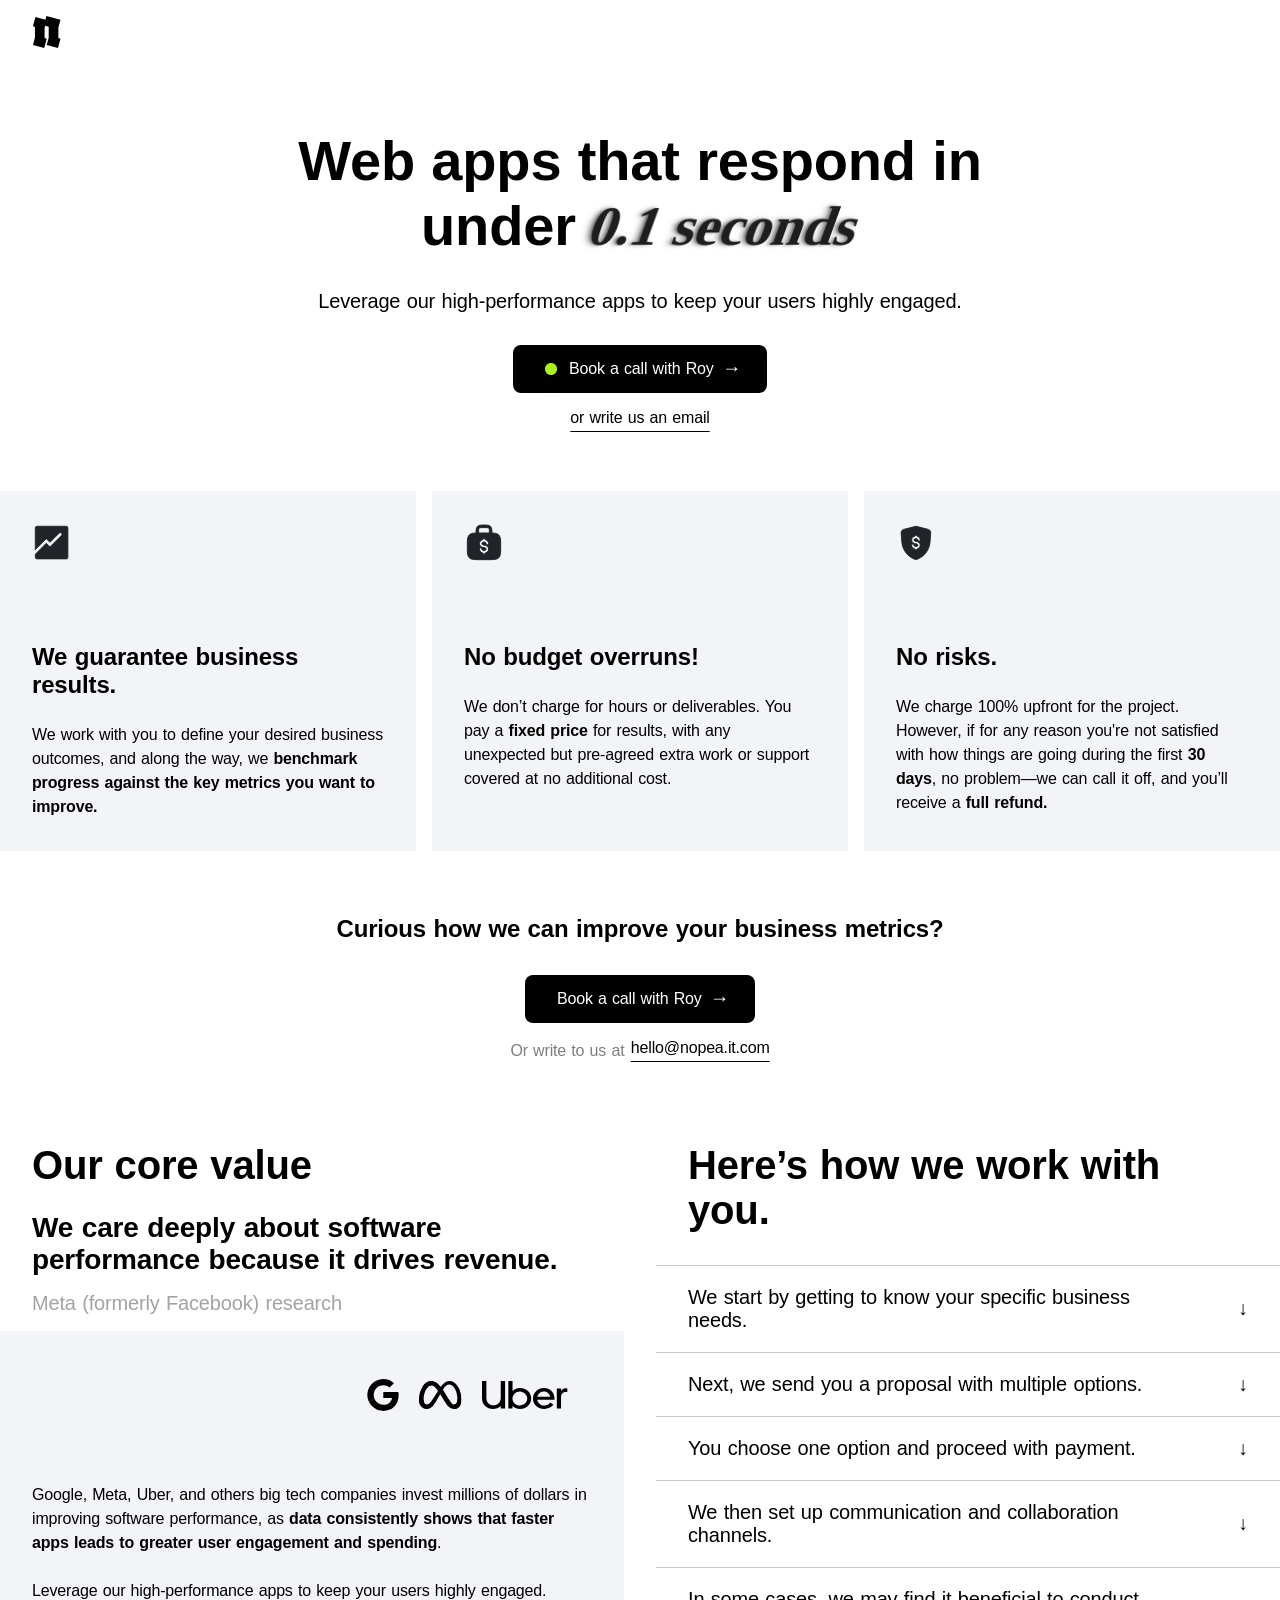
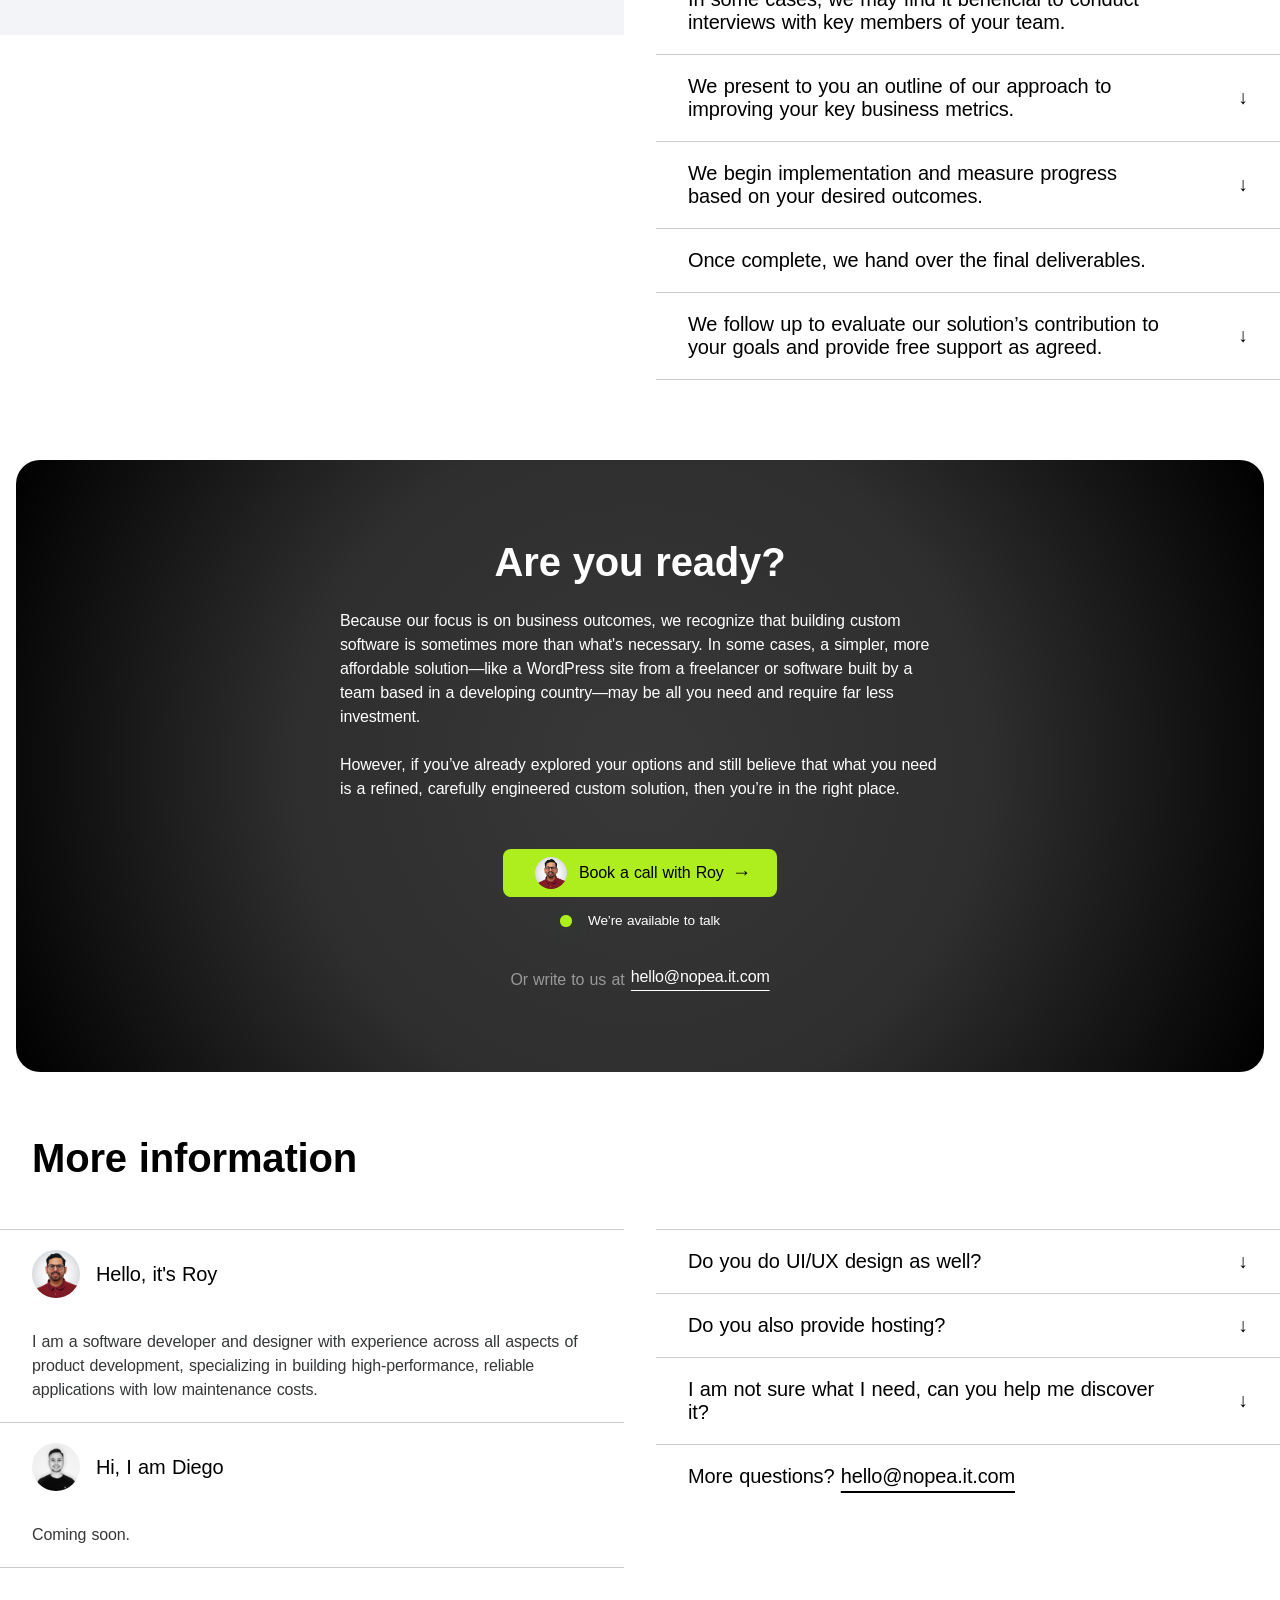
==== commit 9886d3db: "calendly and main" ====
--- a/nopea.html
+++ b/nopea.html
@@ -545,14 +545,14 @@
         <h3 class="hero__text">
             Leverage our high-performance apps to keep your users highly engaged.
         </h3>
-        <button class="btn">
+        <a href="https://calendly.com/roy-nopea/30min" target="_blank" class="btn">
             <div class="pulse" role="img" aria-label="Active status"></div>
             Book a call with Roy
             <span class="btn-arrow">↓</span>
-        </button>
-        <button class="link__btn">
+        </a>
+        <a href="mailto:hello@nopea.it.com" class="link__btn">
             or write us an email
-        </button>
+        </a>
     </main>
 
     <section class="guarantee">
@@ -605,13 +605,13 @@
         <h2 class="curious__title">
             Curious how we can improve your business metrics?
         </h2>
-        <button class="btn">
+        <a href="https://calendly.com/roy-nopea/30min" target="_blank" class="btn">
             Book a call with Roy
             <span class="btn-arrow">↓</span>
-        </button>
+        </a>
         <div class="link__btn-container">
             <p class="curious__text">Or write to us at</p>
-            <button class="link__btn">hello@nopea.it.com</button>
+            <a href="mailto:hello@nopea.it.com" class="link__btn">hello@nopea.it.com</a>
         </div>
     </section>
 
@@ -828,18 +828,18 @@
                 carefully engineered custom solution, then you’re in the right place.
             </p>
         </div>
-        <button class="btn btn--light">
+        <a href="https://calendly.com/roy-nopea/30min" target="_blank" class="btn btn--light">
             <img class="avatar avatar--small" src="./roy-salazar.jpg" alt="Roy Salazar">
             Book a call with Roy
             <span class="btn-arrow">↓</span>
-        </button>
+        </a>
         <div class="ready__available">
             <div class="pulse" role="img" aria-label="Active status"></div>
             We’re available to talk
         </div>
         <div class="link__btn-container">
             <p class="curious__text">Or write to us at</p>
-            <button class="link__btn">hello@nopea.it.com</button>
+            <a href="mailto:hello@nopea.it.com" class="link__btn">hello@nopea.it.com</a>
         </div>
     </section>
     <section class="more-info">
@@ -901,7 +901,7 @@
                 </div>
                 <p class="more-questions__text padding-inline">
                     More questions?
-                    <button class="link__btn link__btn--large">hello@nopea.it.com</button>
+                    <a href="mailto:hello@nopea.it.com" class="link__btn link__btn--large">hello@nopea.it.com</a>
                 </p>
             </div>
         </div>
